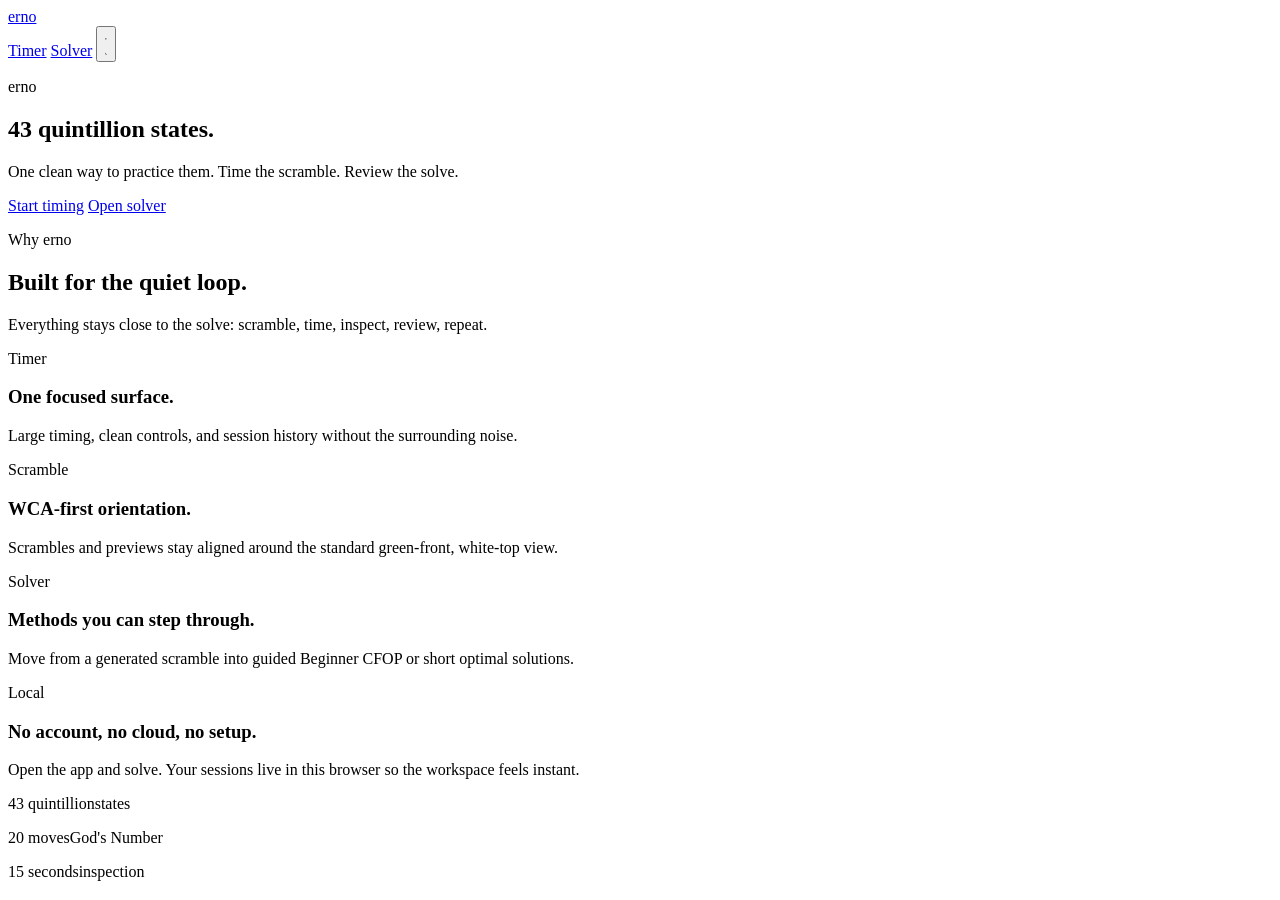
==== index.html @ c13c1860 "Add landing page" ====
<!doctype html>
<html lang="en">
  <head>
    <meta charset="UTF-8" />
    <meta name="viewport" content="width=device-width, initial-scale=1.0" />
    <title>erno</title>
    <link rel="icon" href="data:," />
    <link rel="stylesheet" href="./styles.css" />
  </head>
  <body class="landing-page">
    <header class="landing-nav" aria-label="Site navigation">
      <a class="landing-brand" href="./index.html">erno</a>
      <nav class="landing-nav-links" aria-label="App links">
        <a href="./app.html?view=timer">Timer</a>
        <a href="./app.html?view=solver">Solver</a>
        <button class="landing-theme-button" id="landingThemeButton" type="button" aria-label="Switch to dark mode" title="Switch to dark mode">
          <svg class="sun-icon" viewBox="0 0 24 24" aria-hidden="true">
            <circle cx="12" cy="12" r="4" />
            <path d="M12 2v2M12 20v2M4.93 4.93l1.41 1.41M17.66 17.66l1.41 1.41M2 12h2M20 12h2M4.93 19.07l1.41-1.41M17.66 6.34l1.41-1.41" />
          </svg>
          <svg class="moon-icon" viewBox="0 0 24 24" aria-hidden="true">
            <path d="M20.25 14.15A8.5 8.5 0 0 1 9.85 3.75a7 7 0 1 0 10.4 10.4Z" />
          </svg>
        </button>
      </nav>
    </header>

    <main>
      <section class="landing" id="landing" aria-labelledby="landingTitle">
        <div class="landing-inner">
          <p class="landing-kicker">erno</p>
          <h1 class="landing-number" id="landingTitle">
            <span class="fill-line" style="--line-fill: var(--line-fill-1);">43 quintillion states.</span>
          </h1>
          <p class="landing-copy">
            <span class="fill-line" style="--line-fill: var(--line-fill-2);">One clean way to practice them.</span>
            <span class="fill-line" style="--line-fill: var(--line-fill-3);">Time the scramble.</span>
            <span class="fill-line" style="--line-fill: var(--line-fill-4);">Review the solve.</span>
          </p>
          <div class="landing-actions">
            <a class="landing-action primary" href="./app.html?view=timer">Start timing</a>
            <a class="landing-action" href="./app.html?view=solver">Open solver</a>
          </div>
        </div>
      </section>

      <section class="landing-summary" aria-label="erno summary">
        <div class="landing-section-heading">
          <p class="eyebrow">Why erno</p>
          <h2>Built for the quiet loop.</h2>
          <p>Everything stays close to the solve: scramble, time, inspect, review, repeat.</p>
        </div>

        <div class="landing-panel-grid" aria-label="erno features">
          <article class="landing-panel panel-large">
            <p class="landing-panel-kicker">Timer</p>
            <h3>One focused surface.</h3>
            <p>Large timing, clean controls, and session history without the surrounding noise.</p>
          </article>
          <article class="landing-panel">
            <p class="landing-panel-kicker">Scramble</p>
            <h3>WCA-first orientation.</h3>
            <p>Scrambles and previews stay aligned around the standard green-front, white-top view.</p>
          </article>
          <article class="landing-panel">
            <p class="landing-panel-kicker">Solver</p>
            <h3>Methods you can step through.</h3>
            <p>Move from a generated scramble into guided Beginner CFOP or short optimal solutions.</p>
          </article>
          <article class="landing-panel panel-wide">
            <p class="landing-panel-kicker">Local</p>
            <h3>No account, no cloud, no setup.</h3>
            <p>Open the app and solve. Your sessions live in this browser so the workspace feels instant.</p>
          </article>
        </div>

        <div class="landing-metrics" aria-label="erno numbers">
          <p><span>43 quintillion</span>states</p>
          <p><span>20 moves</span>God's Number</p>
          <p><span>15 seconds</span>inspection</p>
        </div>
      </section>
    </main>

    <script src="./landing.js" type="module"></script>
  </body>
</html>
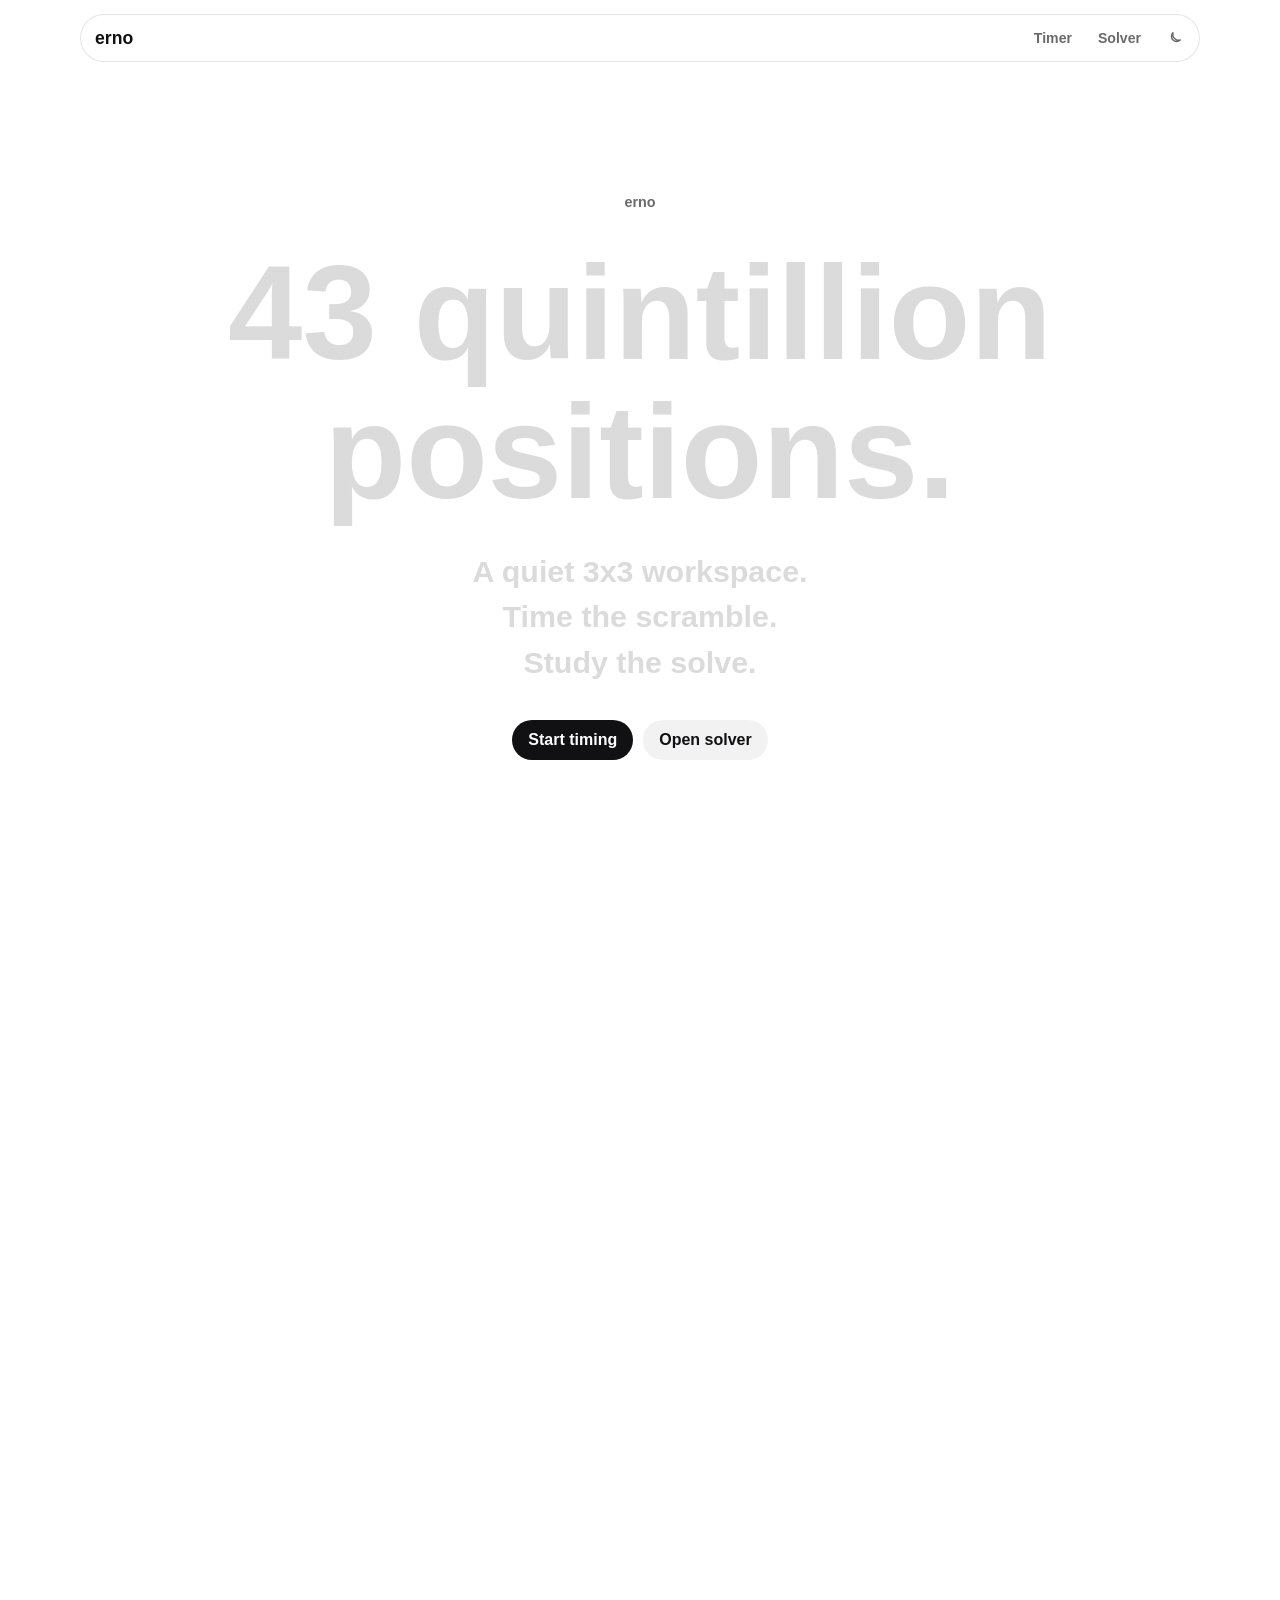
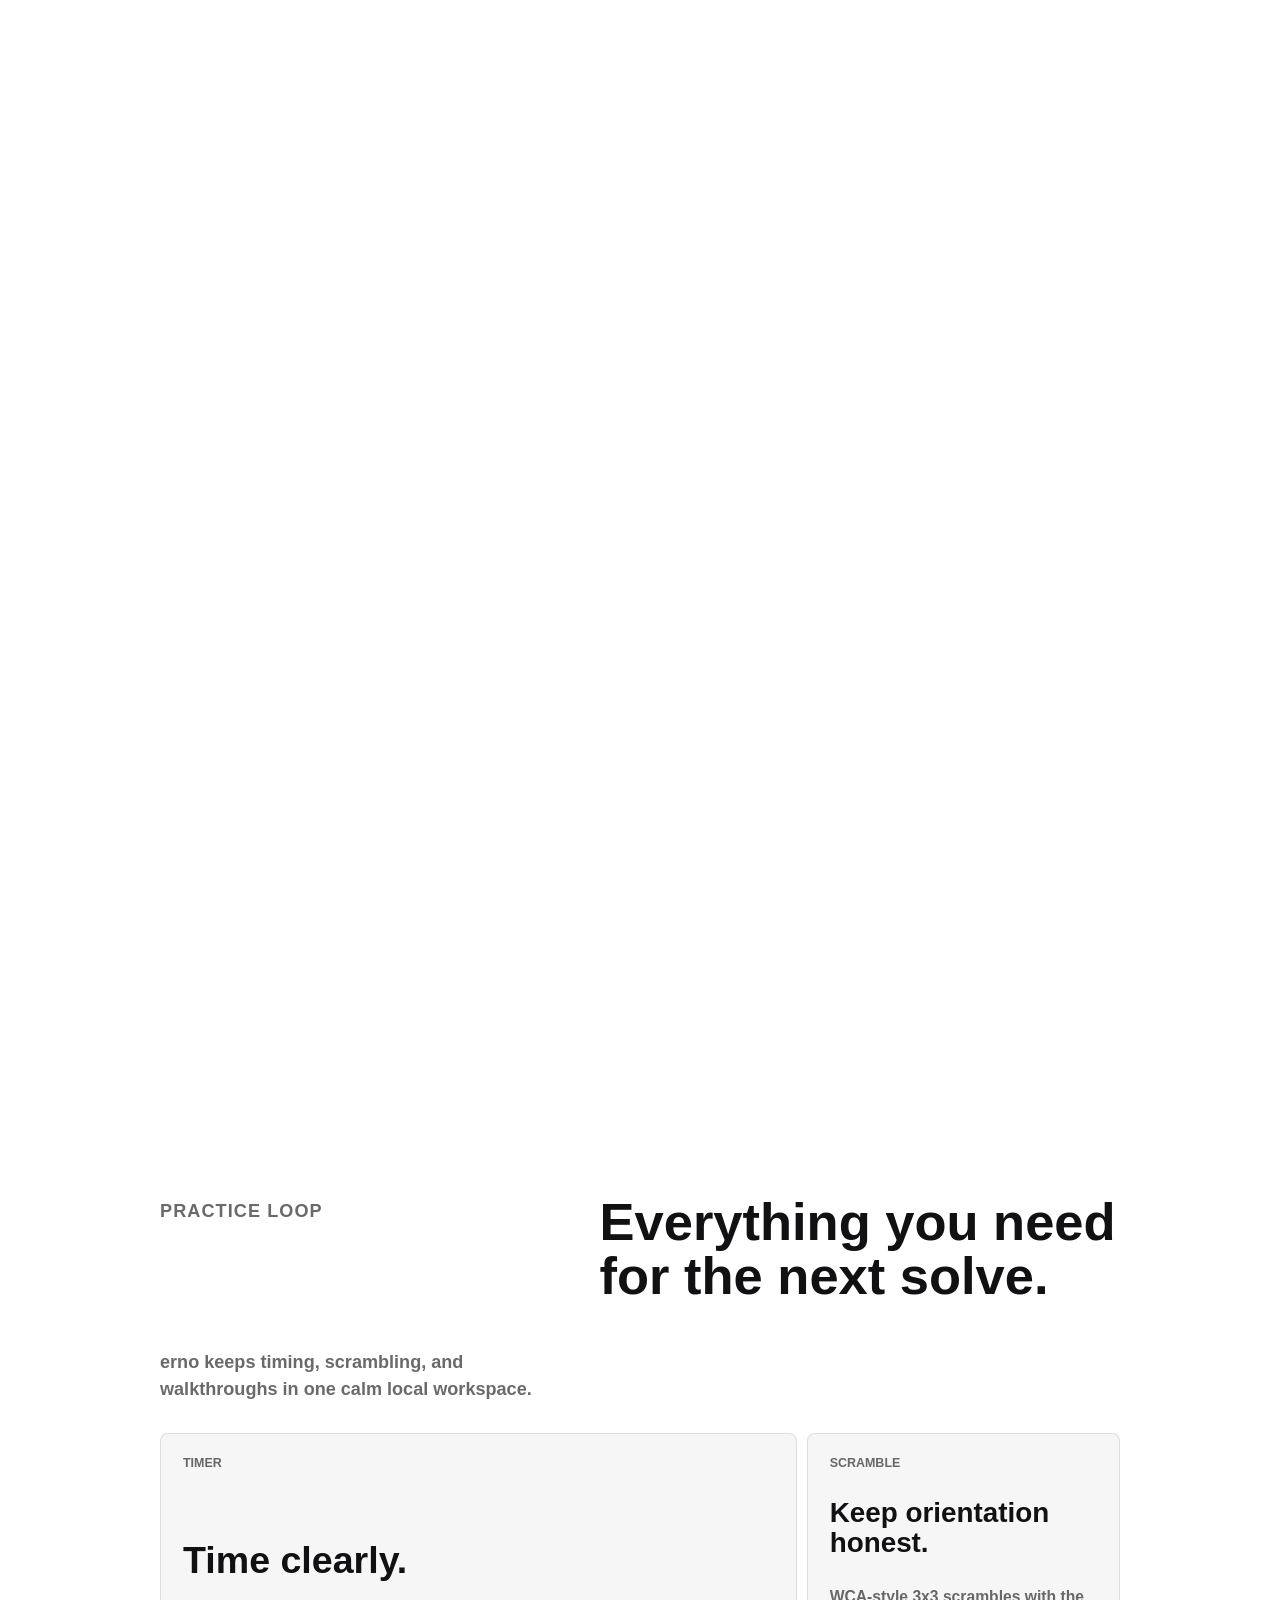
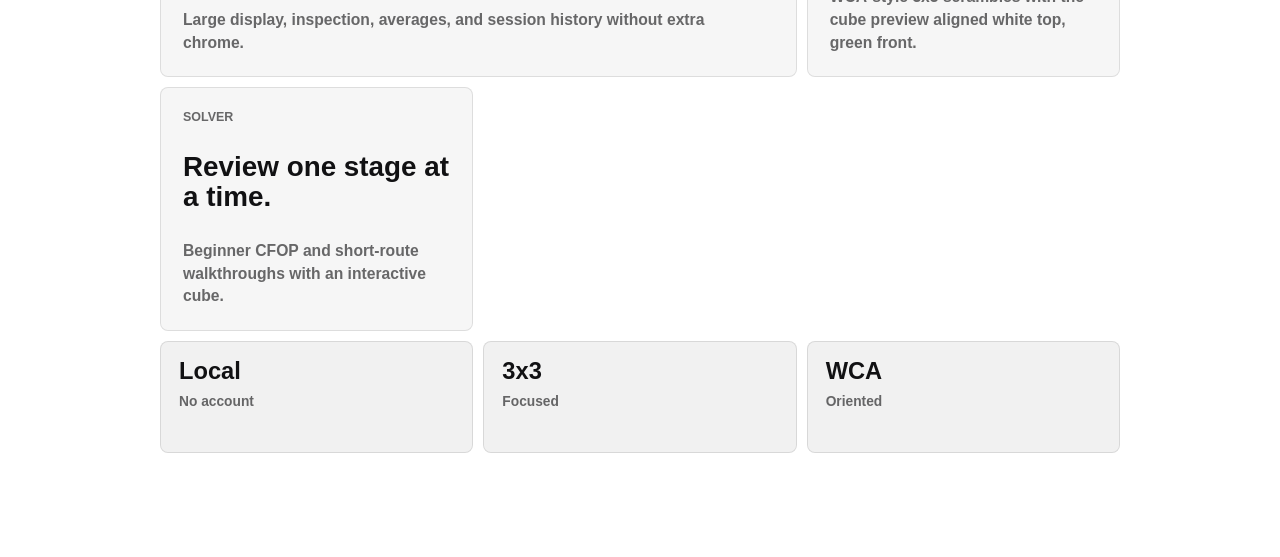
==== commit c9e21445: "Clean up landing page copy" ====
--- a/index.html
+++ b/index.html
@@ -6,6 +6,7 @@
     <title>erno</title>
     <link rel="icon" href="data:," />
     <link rel="stylesheet" href="./styles.css" />
+    <link rel="stylesheet" href="./landing.css?v=2026-07-08-clean" />
   </head>
   <body class="landing-page">
     <header class="landing-nav" aria-label="Site navigation">
@@ -30,12 +31,12 @@
         <div class="landing-inner">
           <p class="landing-kicker">erno</p>
           <h1 class="landing-number" id="landingTitle">
-            <span class="fill-line" style="--line-fill: var(--line-fill-1);">43 quintillion states.</span>
+            <span class="fill-line" style="--line-fill: var(--line-fill-1);">43 quintillion positions.</span>
           </h1>
           <p class="landing-copy">
-            <span class="fill-line" style="--line-fill: var(--line-fill-2);">One clean way to practice them.</span>
+            <span class="fill-line" style="--line-fill: var(--line-fill-2);">A quiet 3x3 workspace.</span>
             <span class="fill-line" style="--line-fill: var(--line-fill-3);">Time the scramble.</span>
-            <span class="fill-line" style="--line-fill: var(--line-fill-4);">Review the solve.</span>
+            <span class="fill-line" style="--line-fill: var(--line-fill-4);">Study the solve.</span>
           </p>
           <div class="landing-actions">
             <a class="landing-action primary" href="./app.html?view=timer">Start timing</a>
@@ -46,38 +47,33 @@
 
       <section class="landing-summary" aria-label="erno summary">
         <div class="landing-section-heading">
-          <p class="eyebrow">Why erno</p>
-          <h2>Built for the quiet loop.</h2>
-          <p>Everything stays close to the solve: scramble, time, inspect, review, repeat.</p>
+          <p class="eyebrow">Practice loop</p>
+          <h2>Everything you need for the next solve.</h2>
+          <p>erno keeps timing, scrambling, and walkthroughs in one calm local workspace.</p>
         </div>
 
         <div class="landing-panel-grid" aria-label="erno features">
           <article class="landing-panel panel-large">
             <p class="landing-panel-kicker">Timer</p>
-            <h3>One focused surface.</h3>
-            <p>Large timing, clean controls, and session history without the surrounding noise.</p>
+            <h3>Time clearly.</h3>
+            <p>Large display, inspection, averages, and session history without extra chrome.</p>
           </article>
           <article class="landing-panel">
             <p class="landing-panel-kicker">Scramble</p>
-            <h3>WCA-first orientation.</h3>
-            <p>Scrambles and previews stay aligned around the standard green-front, white-top view.</p>
+            <h3>Keep orientation honest.</h3>
+            <p>WCA-style 3x3 scrambles with the cube preview aligned white top, green front.</p>
           </article>
           <article class="landing-panel">
             <p class="landing-panel-kicker">Solver</p>
-            <h3>Methods you can step through.</h3>
-            <p>Move from a generated scramble into guided Beginner CFOP or short optimal solutions.</p>
-          </article>
-          <article class="landing-panel panel-wide">
-            <p class="landing-panel-kicker">Local</p>
-            <h3>No account, no cloud, no setup.</h3>
-            <p>Open the app and solve. Your sessions live in this browser so the workspace feels instant.</p>
+            <h3>Review one stage at a time.</h3>
+            <p>Beginner CFOP and short-route walkthroughs with an interactive cube.</p>
           </article>
         </div>
 
         <div class="landing-metrics" aria-label="erno numbers">
-          <p><span>43 quintillion</span>states</p>
-          <p><span>20 moves</span>God's Number</p>
-          <p><span>15 seconds</span>inspection</p>
+          <p><span>Local</span>No account</p>
+          <p><span>3x3</span>Focused</p>
+          <p><span>WCA</span>Oriented</p>
         </div>
       </section>
     </main>
--- a/styles.css
+++ b/styles.css
@@ -0,0 +1,3 @@
+@import url("./chunks/styles.00.css");
+@import url("./chunks/styles.01.css");
+@import url("./chunks/styles.02.css");
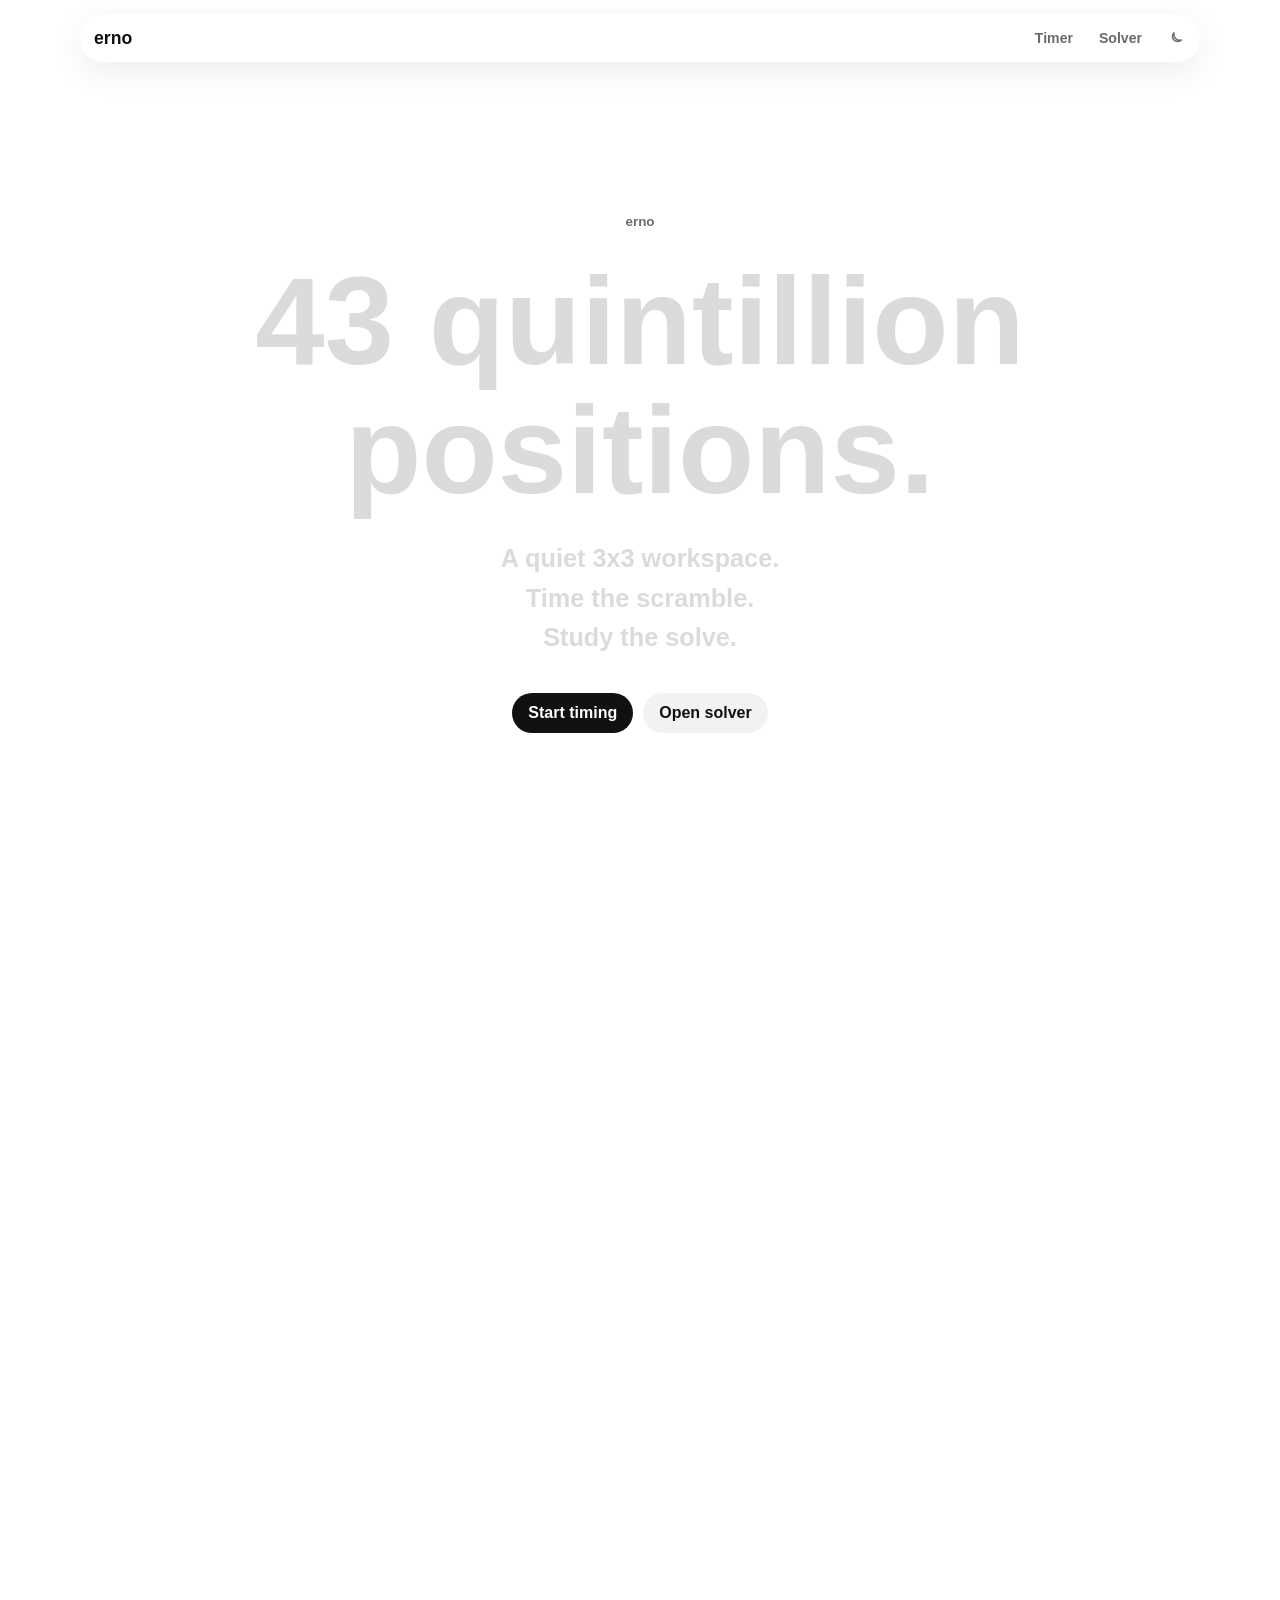
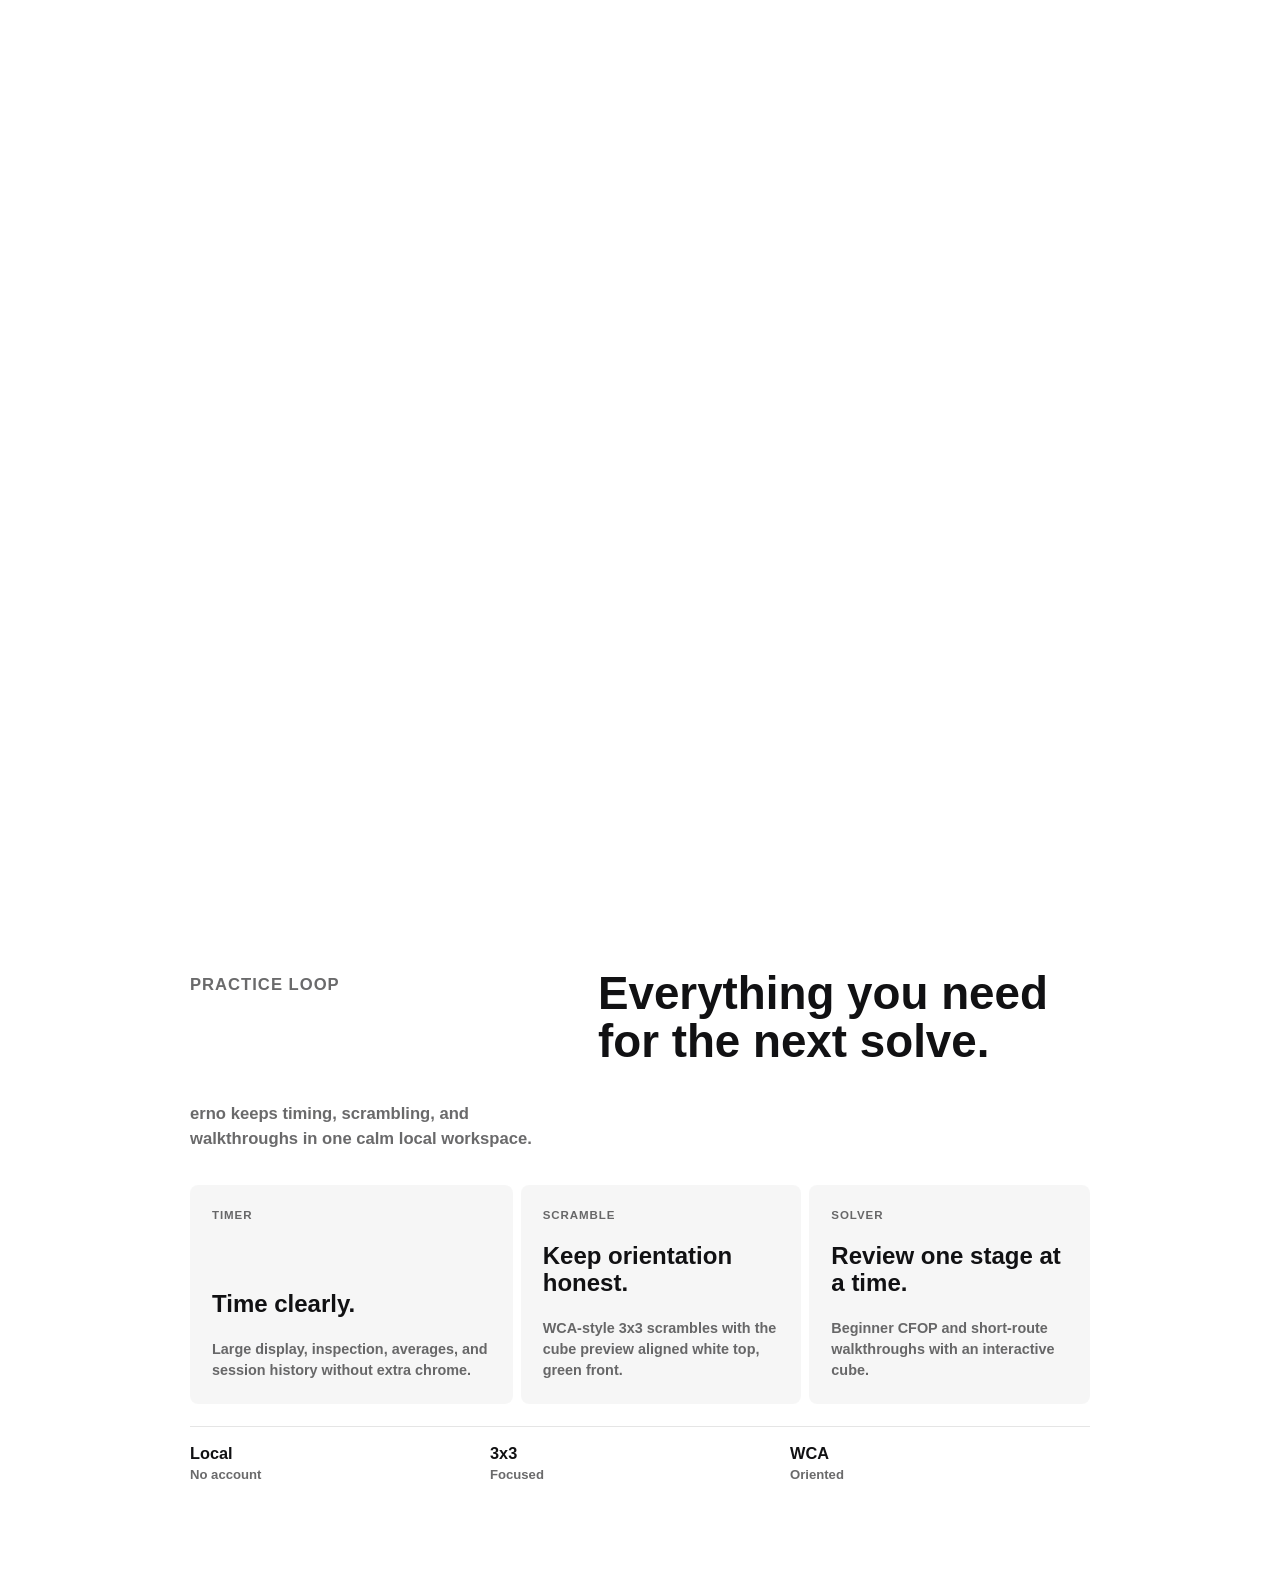
==== commit 90e16d1c: "Refresh landing stylesheet version" ====
--- a/index.html
+++ b/index.html
@@ -6,7 +6,7 @@
     <title>erno</title>
     <link rel="icon" href="data:," />
     <link rel="stylesheet" href="./styles.css" />
-    <link rel="stylesheet" href="./landing.css?v=2026-07-08-clean" />
+    <link rel="stylesheet" href="./landing.css?v=2026-07-08-clean-2" />
   </head>
   <body class="landing-page">
     <header class="landing-nav" aria-label="Site navigation">
--- a/landing.css
+++ b/landing.css
@@ -0,0 +1,419 @@
+.landing-nav {
+  border: 0;
+  box-shadow: 0 10px 34px rgba(0, 0, 0, 0.07);
+}
+
+:root[data-theme="dark"] .landing-nav {
+  box-shadow: 0 10px 34px rgba(0, 0, 0, 0.28);
+}
+
+.landing {
+  min-height: 260svh;
+}
+
+.landing-inner {
+  width: min(900px, calc(100% - 48px));
+  padding-bottom: 56px;
+}
+
+.landing-kicker {
+  margin-bottom: 20px;
+  font-size: 0.84rem;
+}
+
+.landing-number {
+  max-width: 900px;
+  font-size: 7.8rem;
+  line-height: 1.03;
+}
+
+.landing-copy {
+  max-width: 760px;
+  margin-top: 28px;
+  font-size: 1.58rem;
+  line-height: 1.32;
+}
+
+.landing-summary {
+  padding: 24svh 0 100px;
+}
+
+.landing-section-heading {
+  width: min(900px, calc(100% - 48px));
+  grid-template-columns: minmax(220px, 0.76fr) minmax(0, 1fr);
+  gap: 34px;
+  padding-bottom: 34px;
+}
+
+.landing-section-heading h2 {
+  font-size: 2.86rem;
+  line-height: 1.04;
+}
+
+.landing-section-heading > p {
+  max-width: 460px;
+  font-size: 1.04rem;
+  line-height: 1.48;
+}
+
+.landing-panel-grid {
+  width: min(900px, calc(100% - 48px));
+  grid-template-columns: 1.15fr 1fr 1fr;
+  gap: 8px;
+}
+
+.landing-panel,
+.landing-panel.panel-large,
+.landing-panel.panel-wide {
+  grid-column: auto;
+  min-height: 190px;
+}
+
+.landing-panel {
+  gap: 22px;
+  padding: 24px 22px;
+  border: 0;
+  background: var(--landing-panel);
+}
+
+.landing-panel-kicker {
+  font-size: 0.72rem;
+  letter-spacing: 0.08em;
+}
+
+.landing-panel h3,
+.landing-panel.panel-large h3 {
+  max-width: 340px;
+  font-size: 1.5rem;
+  line-height: 1.1;
+}
+
+.landing-panel p:last-child {
+  max-width: 340px;
+  font-size: 0.9rem;
+}
+
+.landing-metrics {
+  width: min(900px, calc(100% - 48px));
+  gap: 0;
+  margin-top: 22px;
+  padding-top: 18px;
+  border-top: 1px solid var(--landing-line);
+}
+
+.landing-metrics p {
+  min-height: 0;
+  padding: 0;
+  border: 0;
+  background: transparent;
+  font-size: 0.82rem;
+}
+
+.landing-metrics span {
+  margin-bottom: 5px;
+  font-family: inherit;
+  font-size: 1.02rem;
+}
+
+@media (max-width: 920px) {
+  .landing-inner,
+  .landing-section-heading,
+  .landing-panel-grid,
+  .landing-metrics {
+    width: min(100% - 32px, 900px);
+  }
+
+  .landing-number {
+    max-width: 740px;
+    font-size: 5.05rem;
+  }
+
+  .landing-copy {
+    max-width: 620px;
+    font-size: 1.24rem;
+  }
+
+  .landing-section-heading h2 {
+    font-size: 2.32rem;
+  }
+
+  .landing-panel-grid {
+    grid-template-columns: repeat(3, minmax(0, 1fr));
+  }
+
+  .landing-panel,
+  .landing-panel.panel-large,
+  .landing-panel.panel-wide {
+    grid-column: auto;
+  }
+}
+
+@media (max-width: 760px) {
+  .landing-section-heading,
+  .landing-panel-grid,
+  .landing-metrics {
+    grid-template-columns: 1fr;
+  }
+
+  .landing-panel,
+  .landing-panel.panel-large,
+  .landing-panel.panel-wide {
+    min-height: 0;
+  }
+}
+
+@media (max-width: 640px) {
+  .landing {
+    min-height: 250svh;
+  }
+
+  .landing-inner {
+    width: min(100% - 24px, 900px);
+    padding-top: 78px;
+  }
+
+  .landing-number {
+    max-width: 350px;
+    font-size: 3.34rem;
+  }
+
+  .landing-copy {
+    max-width: 330px;
+    margin-top: 22px;
+    font-size: 1rem;
+  }
+
+  .landing-summary {
+    padding-top: 34svh;
+  }
+
+  .landing-section-heading,
+  .landing-panel-grid,
+  .landing-metrics {
+    width: min(100% - 24px, 900px);
+  }
+
+  .landing-section-heading {
+    gap: 12px;
+    padding-bottom: 24px;
+  }
+
+  .landing-section-heading h2 {
+    font-size: 1.94rem;
+  }
+
+  .landing-panel h3,
+  .landing-panel.panel-large h3 {
+    font-size: 1.34rem;
+  }
+}
+
+body.landing-page .landing-nav {
+  border: 0;
+  box-shadow: 0 10px 34px rgba(0, 0, 0, 0.07);
+}
+
+:root[data-theme="dark"] body.landing-page .landing-nav {
+  box-shadow: 0 10px 34px rgba(0, 0, 0, 0.28);
+}
+
+body.landing-page .landing {
+  min-height: 260svh;
+}
+
+body.landing-page .landing-inner {
+  width: min(900px, calc(100% - 48px));
+  padding-bottom: 56px;
+}
+
+body.landing-page .landing-kicker {
+  margin-bottom: 20px;
+  font-size: 0.84rem;
+}
+
+body.landing-page .landing-number {
+  max-width: 900px;
+  font-size: 7.8rem;
+  line-height: 1.03;
+}
+
+body.landing-page .landing-copy {
+  max-width: 760px;
+  margin-top: 28px;
+  font-size: 1.58rem;
+  line-height: 1.32;
+}
+
+body.landing-page .landing-summary {
+  padding: 24svh 0 100px;
+}
+
+body.landing-page .landing-section-heading {
+  width: min(900px, calc(100% - 48px));
+  grid-template-columns: minmax(220px, 0.76fr) minmax(0, 1fr);
+  gap: 34px;
+  padding-bottom: 34px;
+}
+
+body.landing-page .landing-section-heading h2 {
+  font-size: 2.86rem;
+  line-height: 1.04;
+}
+
+body.landing-page .landing-section-heading > p {
+  max-width: 460px;
+  font-size: 1.04rem;
+  line-height: 1.48;
+}
+
+body.landing-page .landing-panel-grid {
+  width: min(900px, calc(100% - 48px));
+  grid-template-columns: 1.15fr 1fr 1fr;
+  gap: 8px;
+}
+
+body.landing-page .landing-panel,
+body.landing-page .landing-panel.panel-large,
+body.landing-page .landing-panel.panel-wide {
+  grid-column: auto;
+  min-height: 190px;
+}
+
+body.landing-page .landing-panel {
+  gap: 22px;
+  padding: 24px 22px;
+  border: 0;
+  background: var(--landing-panel);
+}
+
+body.landing-page .landing-panel-kicker {
+  font-size: 0.72rem;
+  letter-spacing: 0.08em;
+}
+
+body.landing-page .landing-panel h3,
+body.landing-page .landing-panel.panel-large h3 {
+  max-width: 340px;
+  font-size: 1.5rem;
+  line-height: 1.1;
+}
+
+body.landing-page .landing-panel p:last-child {
+  max-width: 340px;
+  font-size: 0.9rem;
+}
+
+body.landing-page .landing-metrics {
+  width: min(900px, calc(100% - 48px));
+  gap: 0;
+  margin-top: 22px;
+  padding-top: 18px;
+  border-top: 1px solid var(--landing-line);
+}
+
+body.landing-page .landing-metrics p {
+  min-height: 0;
+  padding: 0;
+  border: 0;
+  background: transparent;
+  font-size: 0.82rem;
+}
+
+body.landing-page .landing-metrics span {
+  margin-bottom: 5px;
+  font-family: inherit;
+  font-size: 1.02rem;
+}
+
+@media (max-width: 920px) {
+  body.landing-page .landing-inner,
+  body.landing-page .landing-section-heading,
+  body.landing-page .landing-panel-grid,
+  body.landing-page .landing-metrics {
+    width: min(100% - 32px, 900px);
+  }
+
+  body.landing-page .landing-number {
+    max-width: 740px;
+    font-size: 5.05rem;
+  }
+
+  body.landing-page .landing-copy {
+    max-width: 620px;
+    font-size: 1.24rem;
+  }
+
+  body.landing-page .landing-section-heading h2 {
+    font-size: 2.32rem;
+  }
+
+  body.landing-page .landing-panel-grid {
+    grid-template-columns: repeat(3, minmax(0, 1fr));
+  }
+
+  body.landing-page .landing-panel,
+  body.landing-page .landing-panel.panel-large,
+  body.landing-page .landing-panel.panel-wide {
+    grid-column: auto;
+  }
+}
+
+@media (max-width: 760px) {
+  body.landing-page .landing-section-heading,
+  body.landing-page .landing-panel-grid,
+  body.landing-page .landing-metrics {
+    grid-template-columns: 1fr;
+  }
+
+  body.landing-page .landing-panel,
+  body.landing-page .landing-panel.panel-large,
+  body.landing-page .landing-panel.panel-wide {
+    min-height: 0;
+  }
+}
+
+@media (max-width: 640px) {
+  body.landing-page .landing {
+    min-height: 250svh;
+  }
+
+  body.landing-page .landing-inner {
+    width: min(100% - 24px, 900px);
+    padding-top: 78px;
+  }
+
+  body.landing-page .landing-number {
+    max-width: 350px;
+    font-size: 3.34rem;
+  }
+
+  body.landing-page .landing-copy {
+    max-width: 330px;
+    margin-top: 22px;
+    font-size: 1rem;
+  }
+
+  body.landing-page .landing-summary {
+    padding-top: 34svh;
+  }
+
+  body.landing-page .landing-section-heading,
+  body.landing-page .landing-panel-grid,
+  body.landing-page .landing-metrics {
+    width: min(100% - 24px, 900px);
+  }
+
+  body.landing-page .landing-section-heading {
+    gap: 12px;
+    padding-bottom: 24px;
+  }
+
+  body.landing-page .landing-section-heading h2 {
+    font-size: 1.94rem;
+  }
+
+  body.landing-page .landing-panel h3,
+  body.landing-page .landing-panel.panel-large h3 {
+    font-size: 1.34rem;
+  }
+}
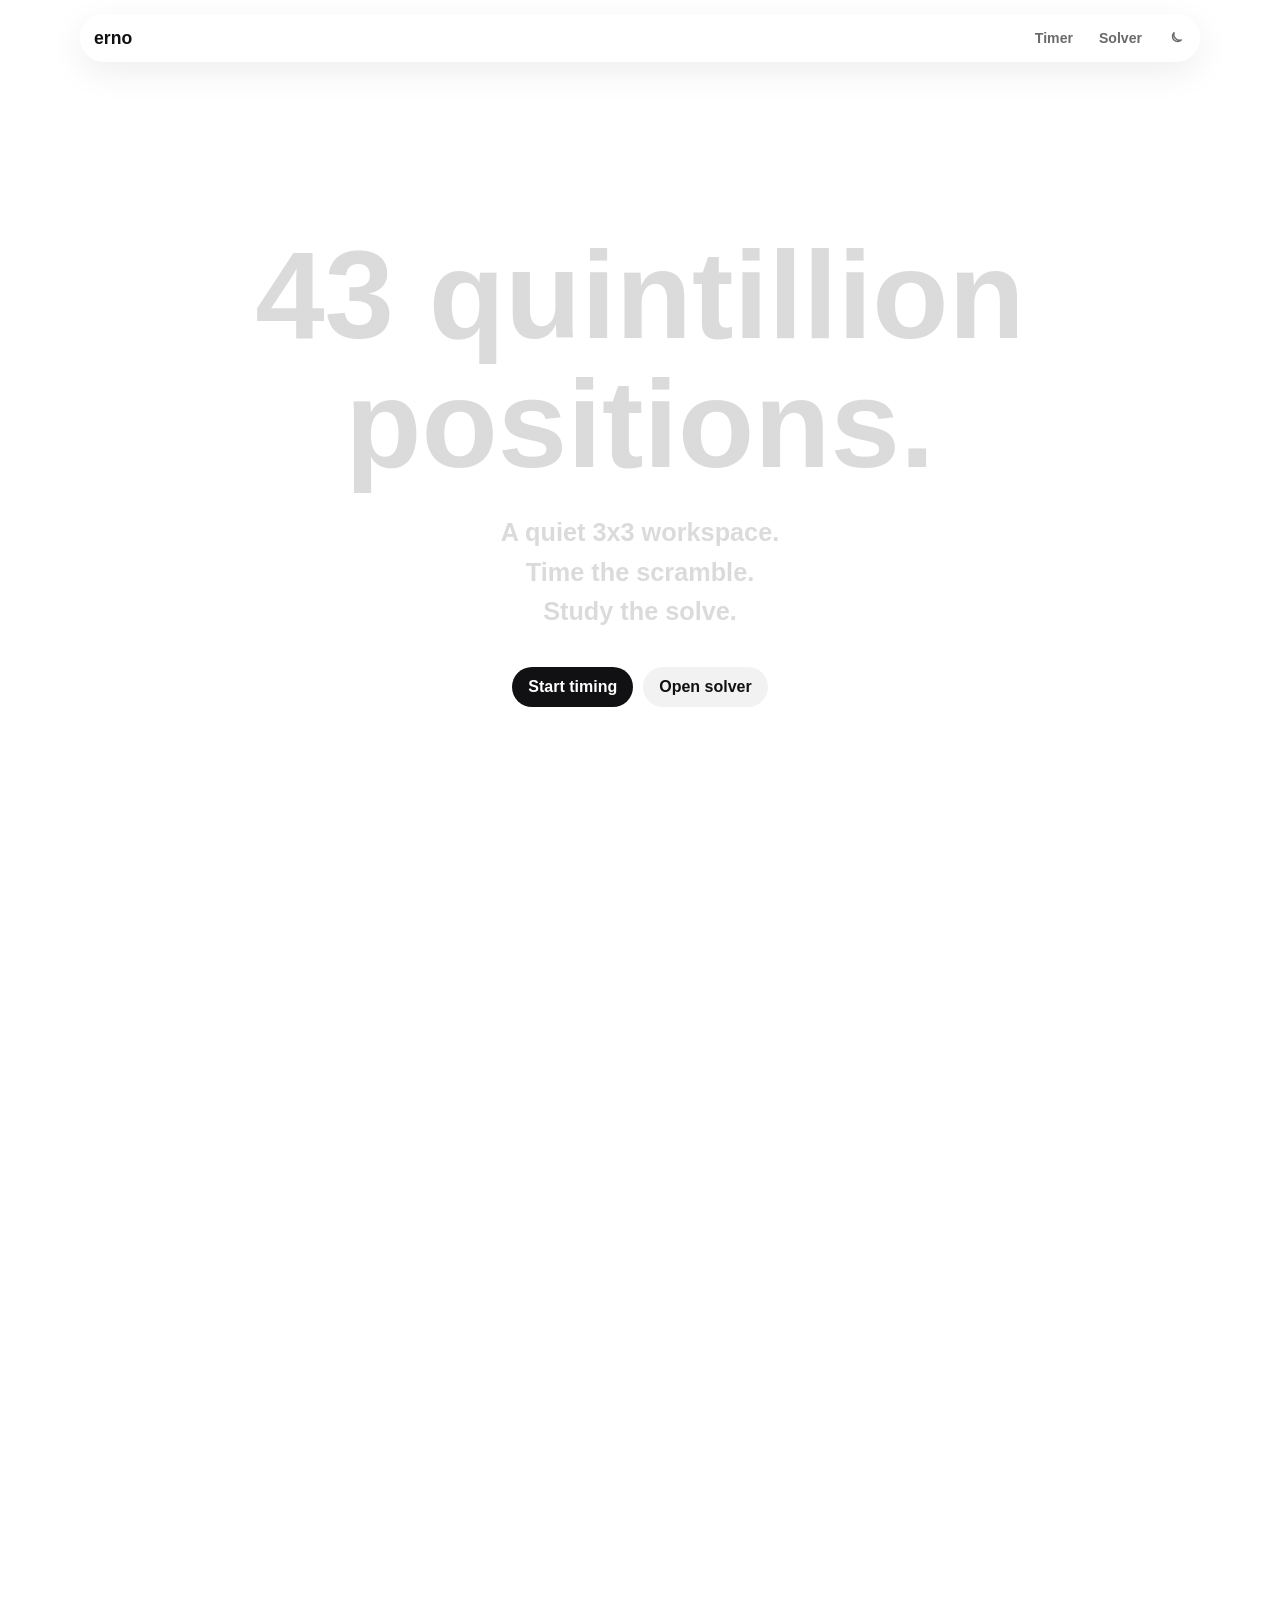
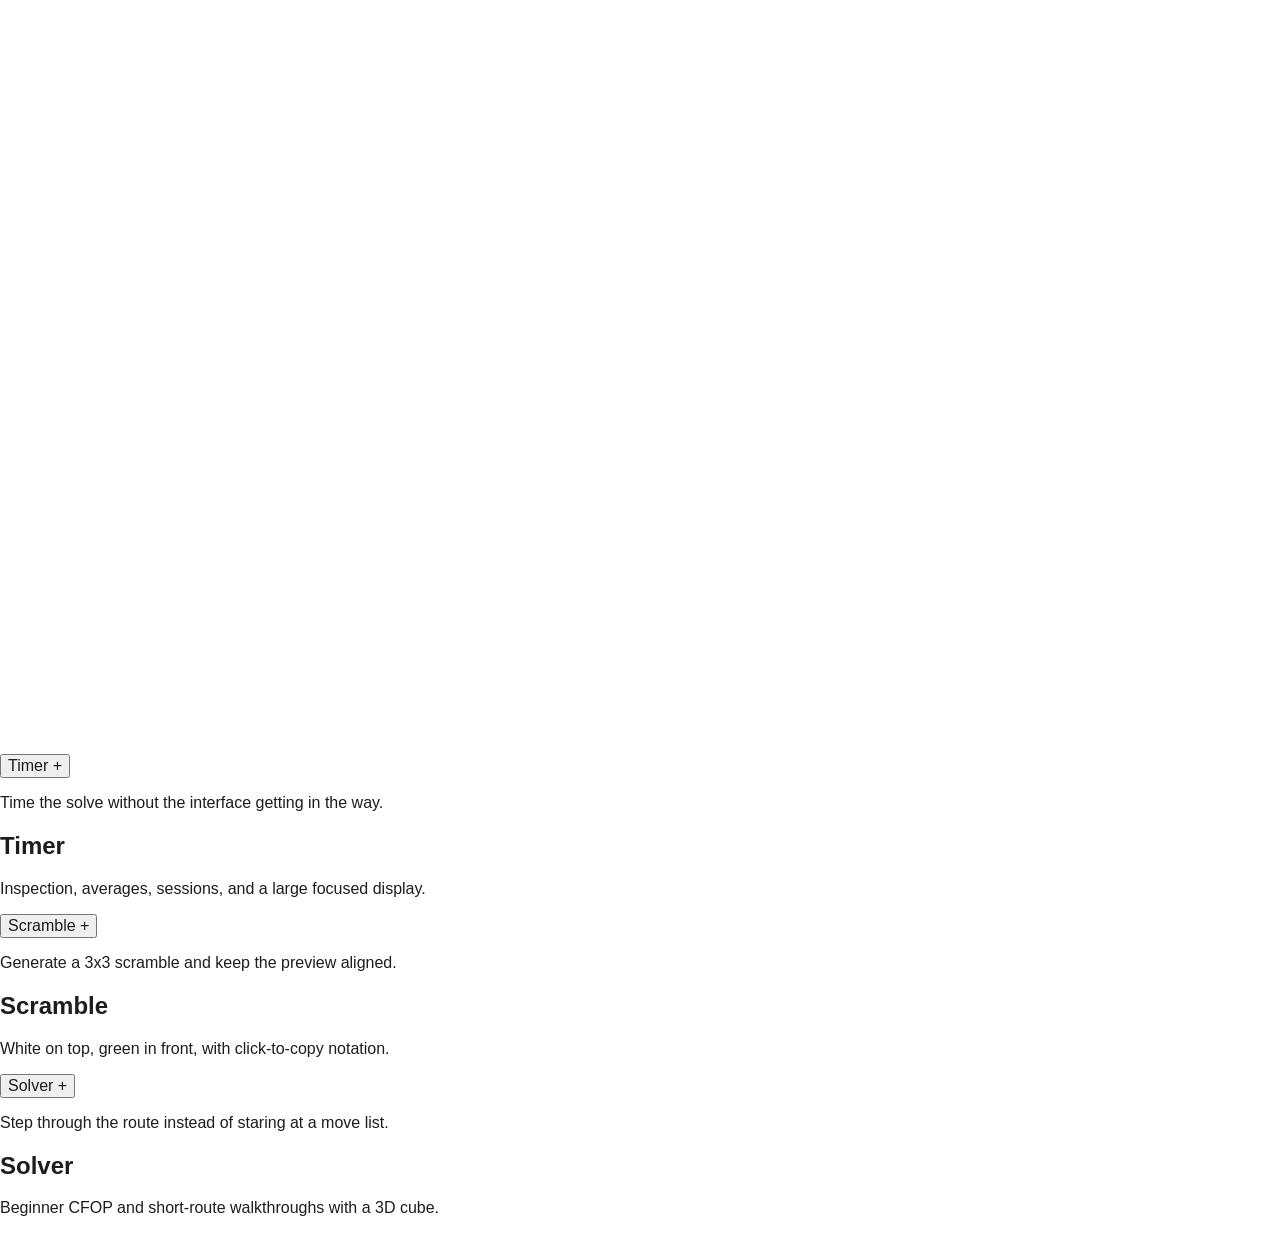
==== commit 8ef8f0ca: "Add landing accordion" ====
--- a/index.html
+++ b/index.html
@@ -6,7 +6,7 @@
     <title>erno</title>
     <link rel="icon" href="data:," />
     <link rel="stylesheet" href="./styles.css" />
-    <link rel="stylesheet" href="./landing.css?v=2026-07-08-clean-2" />
+    <link rel="stylesheet" href="./landing.css?v=2026-07-08-accordion" />
   </head>
   <body class="landing-page">
     <header class="landing-nav" aria-label="Site navigation">
@@ -29,7 +29,6 @@
     <main>
       <section class="landing" id="landing" aria-labelledby="landingTitle">
         <div class="landing-inner">
-          <p class="landing-kicker">erno</p>
           <h1 class="landing-number" id="landingTitle">
             <span class="fill-line" style="--line-fill: var(--line-fill-1);">43 quintillion positions.</span>
           </h1>
@@ -45,35 +44,49 @@
         </div>
       </section>
 
-      <section class="landing-summary" aria-label="erno summary">
-        <div class="landing-section-heading">
-          <p class="eyebrow">Practice loop</p>
-          <h2>Everything you need for the next solve.</h2>
-          <p>erno keeps timing, scrambling, and walkthroughs in one calm local workspace.</p>
-        </div>
+      <section class="landing-accordion-section" aria-label="erno overview">
+        <div class="landing-accordion" data-landing-accordion>
+          <article class="landing-accordion-card is-active" data-accordion-card>
+            <button class="landing-accordion-toggle" type="button" aria-expanded="true">
+              <span class="landing-accordion-label">Timer</span>
+              <span class="landing-accordion-plus" aria-hidden="true">+</span>
+            </button>
+            <div class="landing-accordion-content">
+              <p class="landing-accordion-statement">Time the solve without the interface getting in the way.</p>
+              <div>
+                <h2>Timer</h2>
+                <p>Inspection, averages, sessions, and a large focused display.</p>
+              </div>
+            </div>
+          </article>
 
-        <div class="landing-panel-grid" aria-label="erno features">
-          <article class="landing-panel panel-large">
-            <p class="landing-panel-kicker">Timer</p>
-            <h3>Time clearly.</h3>
-            <p>Large display, inspection, averages, and session history without extra chrome.</p>
+          <article class="landing-accordion-card" data-accordion-card>
+            <button class="landing-accordion-toggle" type="button" aria-expanded="false">
+              <span class="landing-accordion-label">Scramble</span>
+              <span class="landing-accordion-plus" aria-hidden="true">+</span>
+            </button>
+            <div class="landing-accordion-content">
+              <p class="landing-accordion-statement">Generate a 3x3 scramble and keep the preview aligned.</p>
+              <div>
+                <h2>Scramble</h2>
+                <p>White on top, green in front, with click-to-copy notation.</p>
+              </div>
+            </div>
           </article>
-          <article class="landing-panel">
-            <p class="landing-panel-kicker">Scramble</p>
-            <h3>Keep orientation honest.</h3>
-            <p>WCA-style 3x3 scrambles with the cube preview aligned white top, green front.</p>
+
+          <article class="landing-accordion-card" data-accordion-card>
+            <button class="landing-accordion-toggle" type="button" aria-expanded="false">
+              <span class="landing-accordion-label">Solver</span>
+              <span class="landing-accordion-plus" aria-hidden="true">+</span>
+            </button>
+            <div class="landing-accordion-content">
+              <p class="landing-accordion-statement">Step through the route instead of staring at a move list.</p>
+              <div>
+                <h2>Solver</h2>
+                <p>Beginner CFOP and short-route walkthroughs with a 3D cube.</p>
+              </div>
+            </div>
           </article>
-          <article class="landing-panel">
-            <p class="landing-panel-kicker">Solver</p>
-            <h3>Review one stage at a time.</h3>
-            <p>Beginner CFOP and short-route walkthroughs with an interactive cube.</p>
-          </article>
-        </div>
-
-        <div class="landing-metrics" aria-label="erno numbers">
-          <p><span>Local</span>No account</p>
-          <p><span>3x3</span>Focused</p>
-          <p><span>WCA</span>Oriented</p>
         </div>
       </section>
     </main>
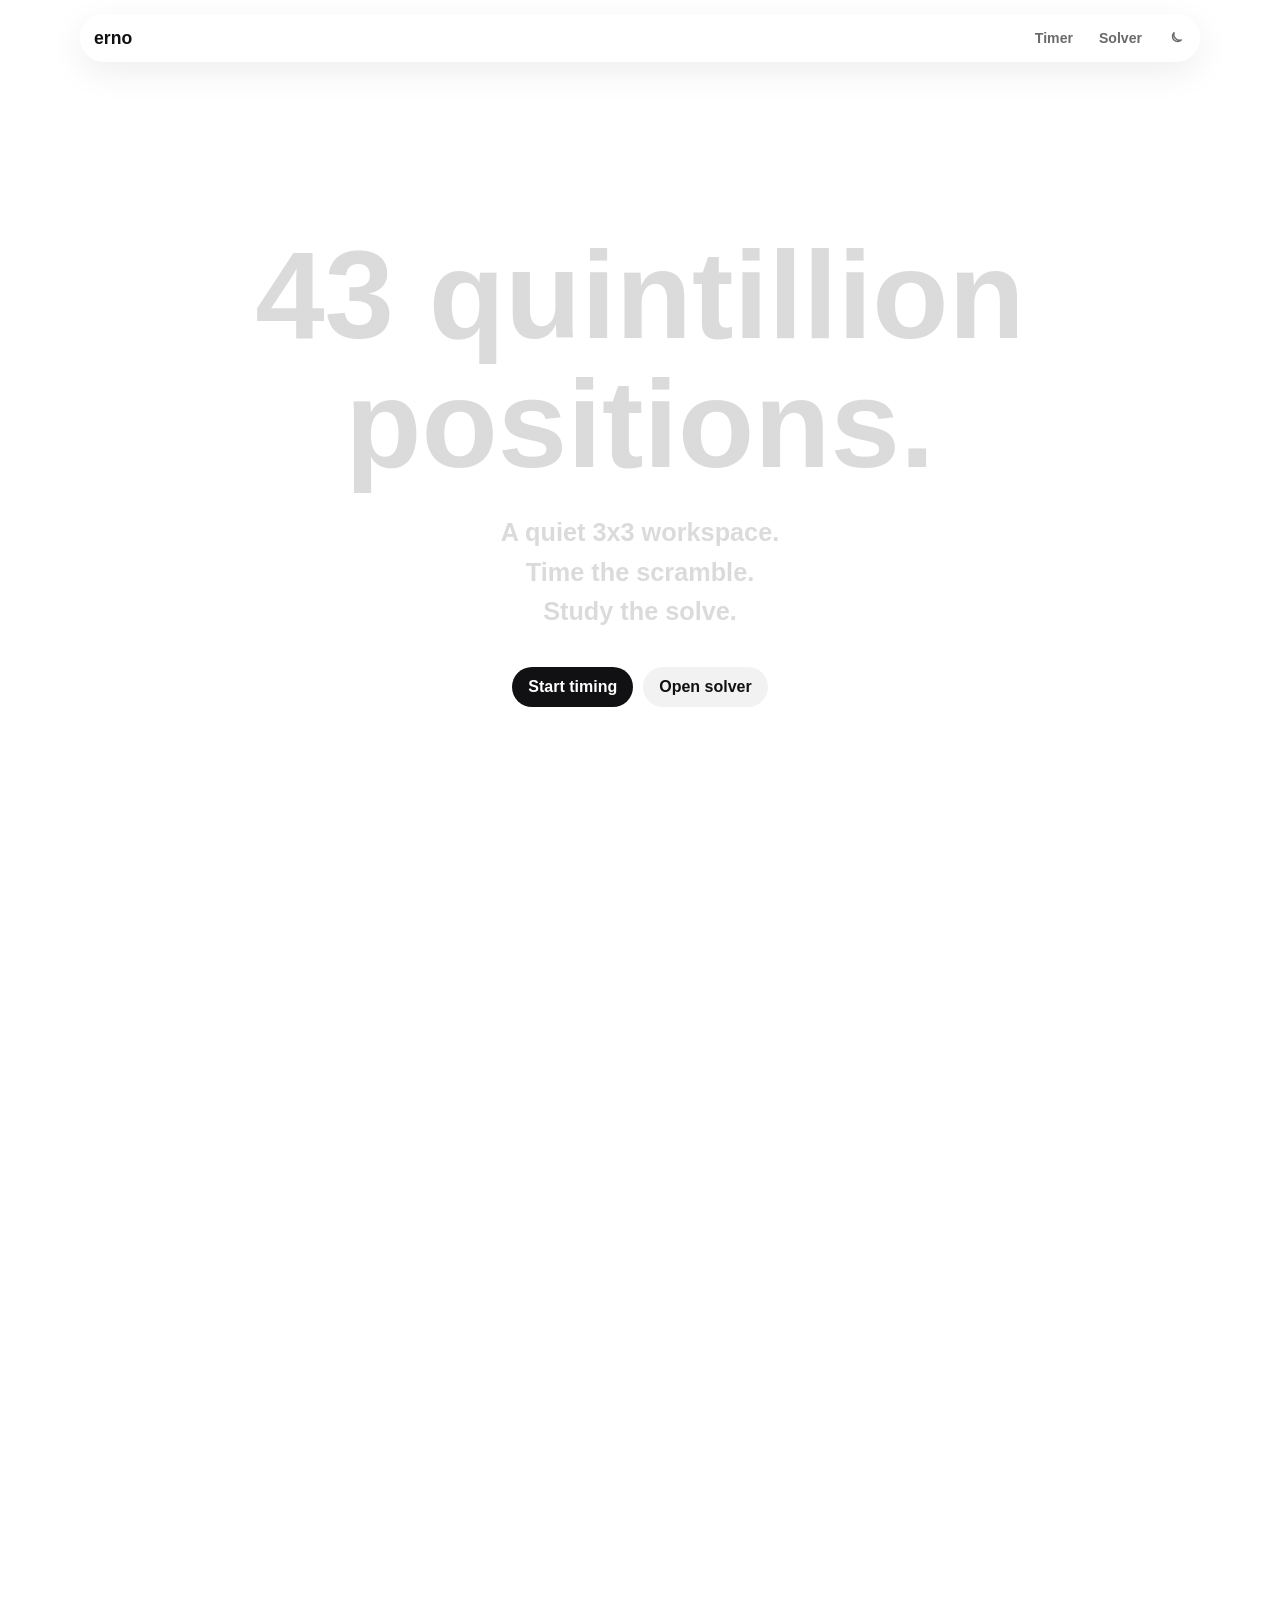
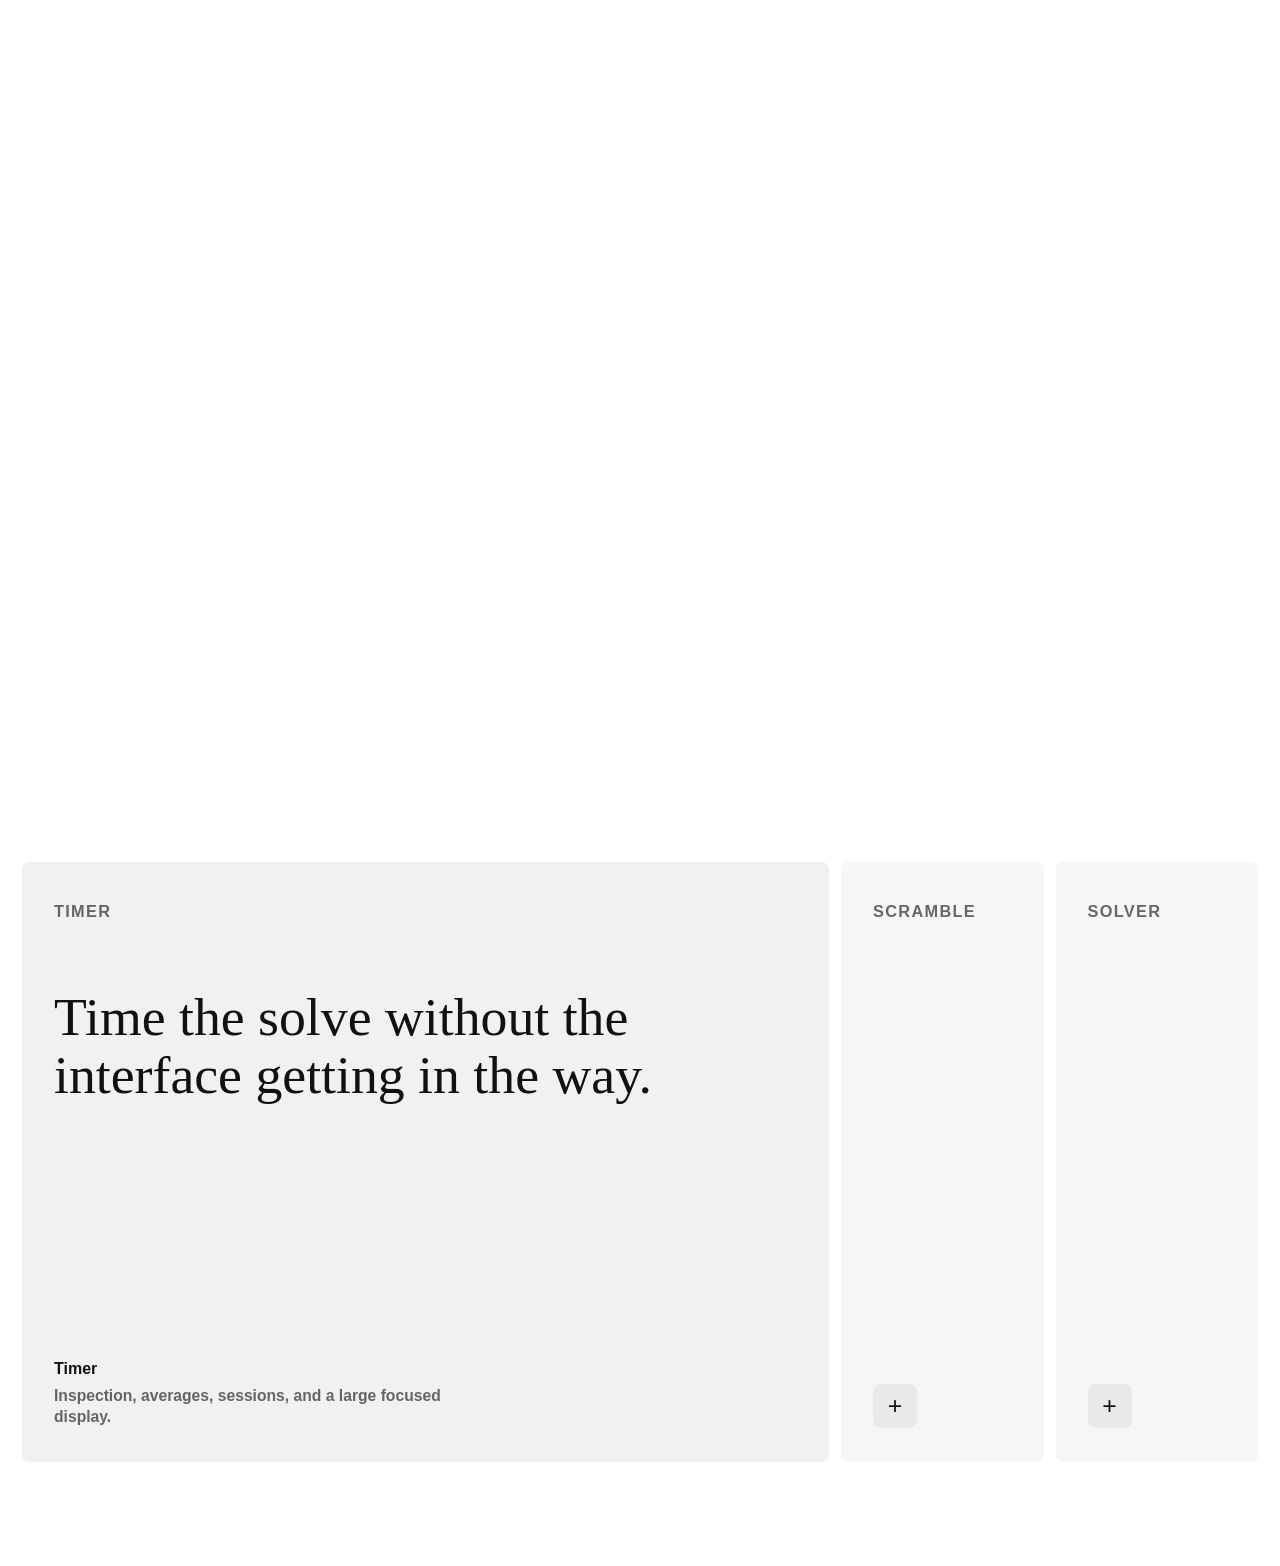
==== commit 85311e5b: "Refresh landing accordion script" ====
--- a/index.html
+++ b/index.html
@@ -91,6 +91,6 @@
       </section>
     </main>
 
-    <script src="./landing.js" type="module"></script>
+    <script src="./landing.js?v=2026-07-08-accordion" type="module"></script>
   </body>
 </html>
--- a/landing.css
+++ b/landing.css
@@ -1,213 +1,3 @@
-.landing-nav {
-  border: 0;
-  box-shadow: 0 10px 34px rgba(0, 0, 0, 0.07);
-}
-
-:root[data-theme="dark"] .landing-nav {
-  box-shadow: 0 10px 34px rgba(0, 0, 0, 0.28);
-}
-
-.landing {
-  min-height: 260svh;
-}
-
-.landing-inner {
-  width: min(900px, calc(100% - 48px));
-  padding-bottom: 56px;
-}
-
-.landing-kicker {
-  margin-bottom: 20px;
-  font-size: 0.84rem;
-}
-
-.landing-number {
-  max-width: 900px;
-  font-size: 7.8rem;
-  line-height: 1.03;
-}
-
-.landing-copy {
-  max-width: 760px;
-  margin-top: 28px;
-  font-size: 1.58rem;
-  line-height: 1.32;
-}
-
-.landing-summary {
-  padding: 24svh 0 100px;
-}
-
-.landing-section-heading {
-  width: min(900px, calc(100% - 48px));
-  grid-template-columns: minmax(220px, 0.76fr) minmax(0, 1fr);
-  gap: 34px;
-  padding-bottom: 34px;
-}
-
-.landing-section-heading h2 {
-  font-size: 2.86rem;
-  line-height: 1.04;
-}
-
-.landing-section-heading > p {
-  max-width: 460px;
-  font-size: 1.04rem;
-  line-height: 1.48;
-}
-
-.landing-panel-grid {
-  width: min(900px, calc(100% - 48px));
-  grid-template-columns: 1.15fr 1fr 1fr;
-  gap: 8px;
-}
-
-.landing-panel,
-.landing-panel.panel-large,
-.landing-panel.panel-wide {
-  grid-column: auto;
-  min-height: 190px;
-}
-
-.landing-panel {
-  gap: 22px;
-  padding: 24px 22px;
-  border: 0;
-  background: var(--landing-panel);
-}
-
-.landing-panel-kicker {
-  font-size: 0.72rem;
-  letter-spacing: 0.08em;
-}
-
-.landing-panel h3,
-.landing-panel.panel-large h3 {
-  max-width: 340px;
-  font-size: 1.5rem;
-  line-height: 1.1;
-}
-
-.landing-panel p:last-child {
-  max-width: 340px;
-  font-size: 0.9rem;
-}
-
-.landing-metrics {
-  width: min(900px, calc(100% - 48px));
-  gap: 0;
-  margin-top: 22px;
-  padding-top: 18px;
-  border-top: 1px solid var(--landing-line);
-}
-
-.landing-metrics p {
-  min-height: 0;
-  padding: 0;
-  border: 0;
-  background: transparent;
-  font-size: 0.82rem;
-}
-
-.landing-metrics span {
-  margin-bottom: 5px;
-  font-family: inherit;
-  font-size: 1.02rem;
-}
-
-@media (max-width: 920px) {
-  .landing-inner,
-  .landing-section-heading,
-  .landing-panel-grid,
-  .landing-metrics {
-    width: min(100% - 32px, 900px);
-  }
-
-  .landing-number {
-    max-width: 740px;
-    font-size: 5.05rem;
-  }
-
-  .landing-copy {
-    max-width: 620px;
-    font-size: 1.24rem;
-  }
-
-  .landing-section-heading h2 {
-    font-size: 2.32rem;
-  }
-
-  .landing-panel-grid {
-    grid-template-columns: repeat(3, minmax(0, 1fr));
-  }
-
-  .landing-panel,
-  .landing-panel.panel-large,
-  .landing-panel.panel-wide {
-    grid-column: auto;
-  }
-}
-
-@media (max-width: 760px) {
-  .landing-section-heading,
-  .landing-panel-grid,
-  .landing-metrics {
-    grid-template-columns: 1fr;
-  }
-
-  .landing-panel,
-  .landing-panel.panel-large,
-  .landing-panel.panel-wide {
-    min-height: 0;
-  }
-}
-
-@media (max-width: 640px) {
-  .landing {
-    min-height: 250svh;
-  }
-
-  .landing-inner {
-    width: min(100% - 24px, 900px);
-    padding-top: 78px;
-  }
-
-  .landing-number {
-    max-width: 350px;
-    font-size: 3.34rem;
-  }
-
-  .landing-copy {
-    max-width: 330px;
-    margin-top: 22px;
-    font-size: 1rem;
-  }
-
-  .landing-summary {
-    padding-top: 34svh;
-  }
-
-  .landing-section-heading,
-  .landing-panel-grid,
-  .landing-metrics {
-    width: min(100% - 24px, 900px);
-  }
-
-  .landing-section-heading {
-    gap: 12px;
-    padding-bottom: 24px;
-  }
-
-  .landing-section-heading h2 {
-    font-size: 1.94rem;
-  }
-
-  .landing-panel h3,
-  .landing-panel.panel-large h3 {
-    font-size: 1.34rem;
-  }
-}
-
 body.landing-page .landing-nav {
   border: 0;
   box-shadow: 0 10px 34px rgba(0, 0, 0, 0.07);
@@ -218,17 +8,12 @@
 }
 
 body.landing-page .landing {
-  min-height: 260svh;
+  min-height: 252svh;
 }
 
 body.landing-page .landing-inner {
   width: min(900px, calc(100% - 48px));
   padding-bottom: 56px;
-}
-
-body.landing-page .landing-kicker {
-  margin-bottom: 20px;
-  font-size: 0.84rem;
 }
 
 body.landing-page .landing-number {
@@ -244,92 +29,134 @@
   line-height: 1.32;
 }
 
-body.landing-page .landing-summary {
-  padding: 24svh 0 100px;
-}
-
-body.landing-page .landing-section-heading {
-  width: min(900px, calc(100% - 48px));
-  grid-template-columns: minmax(220px, 0.76fr) minmax(0, 1fr);
-  gap: 34px;
-  padding-bottom: 34px;
-}
-
-body.landing-page .landing-section-heading h2 {
-  font-size: 2.86rem;
-  line-height: 1.04;
-}
-
-body.landing-page .landing-section-heading > p {
-  max-width: 460px;
-  font-size: 1.04rem;
-  line-height: 1.48;
-}
-
-body.landing-page .landing-panel-grid {
-  width: min(900px, calc(100% - 48px));
-  grid-template-columns: 1.15fr 1fr 1fr;
-  gap: 8px;
-}
-
-body.landing-page .landing-panel,
-body.landing-page .landing-panel.panel-large,
-body.landing-page .landing-panel.panel-wide {
-  grid-column: auto;
-  min-height: 190px;
-}
-
-body.landing-page .landing-panel {
-  gap: 22px;
-  padding: 24px 22px;
+.landing-accordion-section {
+  position: relative;
+  z-index: 3;
+  padding: 20svh 0 104px;
+  color: var(--landing-ink);
+  background: var(--landing-end);
+}
+
+.landing-accordion {
+  width: min(1280px, calc(100% - 44px));
+  height: min(600px, calc(100svh - 96px));
+  min-height: 520px;
+  display: flex;
+  gap: 12px;
+  margin: 0 auto;
+}
+
+.landing-accordion-card {
+  position: relative;
+  flex: 0.74 1 0;
+  min-width: 0;
+  height: 100%;
+  min-height: 0;
+  display: grid;
+  overflow: hidden;
+  border-radius: 7px;
+  background: var(--landing-panel);
+  transition: flex 360ms cubic-bezier(0.22, 1, 0.36, 1), background 220ms ease;
+}
+
+.landing-accordion-card.is-active {
+  flex: 2.95 1 0;
+  background: var(--landing-panel-strong);
+}
+
+.landing-accordion-toggle {
+  position: absolute;
+  inset: 0;
+  z-index: 2;
+  display: grid;
+  align-content: space-between;
+  justify-items: start;
+  padding: 40px 32px 34px;
   border: 0;
-  background: var(--landing-panel);
-}
-
-body.landing-page .landing-panel-kicker {
-  font-size: 0.72rem;
+  color: inherit;
+  background: transparent;
+  cursor: pointer;
+  text-align: left;
+}
+
+body.landing-page .landing-accordion-toggle:focus-visible {
+  outline: 0;
+  box-shadow: inset 0 0 0 2px var(--focus-ring);
+}
+
+.landing-accordion-label {
+  color: var(--landing-muted);
+  font-size: 1.02rem;
+  font-weight: 760;
   letter-spacing: 0.08em;
-}
-
-body.landing-page .landing-panel h3,
-body.landing-page .landing-panel.panel-large h3 {
-  max-width: 340px;
-  font-size: 1.5rem;
-  line-height: 1.1;
-}
-
-body.landing-page .landing-panel p:last-child {
-  max-width: 340px;
-  font-size: 0.9rem;
-}
-
-body.landing-page .landing-metrics {
-  width: min(900px, calc(100% - 48px));
-  gap: 0;
-  margin-top: 22px;
-  padding-top: 18px;
-  border-top: 1px solid var(--landing-line);
-}
-
-body.landing-page .landing-metrics p {
-  min-height: 0;
-  padding: 0;
-  border: 0;
-  background: transparent;
-  font-size: 0.82rem;
-}
-
-body.landing-page .landing-metrics span {
-  margin-bottom: 5px;
-  font-family: inherit;
-  font-size: 1.02rem;
+  text-transform: uppercase;
+}
+
+.landing-accordion-plus {
+  width: 44px;
+  height: 44px;
+  display: grid;
+  place-items: center;
+  border-radius: 8px;
+  color: var(--landing-ink);
+  background: rgba(127, 127, 127, 0.11);
+  font-size: 1.55rem;
+  font-weight: 420;
+  line-height: 1;
+  transition: opacity 180ms ease, transform 180ms ease;
+}
+
+.landing-accordion-card.is-active .landing-accordion-plus {
+  opacity: 0;
+  transform: scale(0.92);
+}
+
+.landing-accordion-content {
+  position: relative;
+  z-index: 1;
+  box-sizing: border-box;
+  height: 100%;
+  display: grid;
+  align-content: space-between;
+  gap: 48px;
+  padding: 126px 32px 34px;
+  opacity: 0;
+  pointer-events: none;
+  transition: opacity 180ms ease 80ms;
+}
+
+.landing-accordion-card.is-active .landing-accordion-content {
+  opacity: 1;
+}
+
+.landing-accordion-statement {
+  max-width: 720px;
+  margin: 0;
+  color: var(--landing-ink);
+  font-family: Georgia, "Times New Roman", serif;
+  font-size: clamp(2.2rem, 4.2vw, 4.55rem);
+  font-weight: 400;
+  line-height: 1.08;
+  text-wrap: balance;
+}
+
+.landing-accordion-content h2 {
+  margin: 0 0 7px;
+  font-size: 1rem;
+  font-weight: 730;
+}
+
+.landing-accordion-content p:last-child {
+  max-width: 420px;
+  margin: 0;
+  color: var(--landing-muted);
+  font-size: 0.98rem;
+  font-weight: 570;
+  line-height: 1.38;
 }
 
 @media (max-width: 920px) {
-  body.landing-page .landing-inner,
-  body.landing-page .landing-section-heading,
-  body.landing-page .landing-panel-grid,
-  body.landing-page .landing-metrics {
+  body.landing-page .landing-inner {
     width: min(100% - 32px, 900px);
   }
 
@@ -343,38 +170,78 @@
     font-size: 1.24rem;
   }
 
-  body.landing-page .landing-section-heading h2 {
-    font-size: 2.32rem;
-  }
-
-  body.landing-page .landing-panel-grid {
-    grid-template-columns: repeat(3, minmax(0, 1fr));
-  }
-
-  body.landing-page .landing-panel,
-  body.landing-page .landing-panel.panel-large,
-  body.landing-page .landing-panel.panel-wide {
-    grid-column: auto;
-  }
-}
-
-@media (max-width: 760px) {
-  body.landing-page .landing-section-heading,
-  body.landing-page .landing-panel-grid,
-  body.landing-page .landing-metrics {
-    grid-template-columns: 1fr;
-  }
-
-  body.landing-page .landing-panel,
-  body.landing-page .landing-panel.panel-large,
-  body.landing-page .landing-panel.panel-wide {
+  .landing-accordion {
+    width: min(100% - 32px, 920px);
+    height: min(560px, calc(100svh - 92px));
+    min-height: 500px;
+  }
+
+  .landing-accordion-card,
+  .landing-accordion-card.is-active {
+    height: 100%;
     min-height: 0;
+  }
+
+  .landing-accordion-toggle,
+  .landing-accordion-content {
+    padding-left: 24px;
+    padding-right: 24px;
+  }
+}
+
+@media (max-width: 700px) {
+  .landing-accordion-section {
+    padding-top: 34svh;
+  }
+
+  .landing-accordion {
+    width: min(100% - 24px, 680px);
+    height: auto;
+    min-height: 0;
+    display: grid;
+    gap: 8px;
+  }
+
+  .landing-accordion-card,
+  .landing-accordion-card.is-active {
+    height: auto;
+    min-height: 86px;
+    display: block;
+  }
+
+  .landing-accordion-card.is-active {
+    min-height: 360px;
+  }
+
+  .landing-accordion-toggle {
+    position: relative;
+    inset: auto;
+    min-height: 86px;
+    width: 100%;
+    display: flex;
+    align-items: center;
+    justify-content: space-between;
+    padding: 24px;
+  }
+
+  .landing-accordion-content {
+    min-height: 274px;
+    padding: 8px 24px 24px;
+  }
+
+  .landing-accordion-card:not(.is-active) .landing-accordion-content {
+    display: none;
+  }
+
+  .landing-accordion-statement {
+    max-width: 100%;
+    font-size: 2.18rem;
   }
 }
 
 @media (max-width: 640px) {
   body.landing-page .landing {
-    min-height: 250svh;
+    min-height: 246svh;
   }
 
   body.landing-page .landing-inner {
@@ -392,28 +259,4 @@
     margin-top: 22px;
     font-size: 1rem;
   }
-
-  body.landing-page .landing-summary {
-    padding-top: 34svh;
-  }
-
-  body.landing-page .landing-section-heading,
-  body.landing-page .landing-panel-grid,
-  body.landing-page .landing-metrics {
-    width: min(100% - 24px, 900px);
-  }
-
-  body.landing-page .landing-section-heading {
-    gap: 12px;
-    padding-bottom: 24px;
-  }
-
-  body.landing-page .landing-section-heading h2 {
-    font-size: 1.94rem;
-  }
-
-  body.landing-page .landing-panel h3,
-  body.landing-page .landing-panel.panel-large h3 {
-    font-size: 1.34rem;
-  }
-}
+}
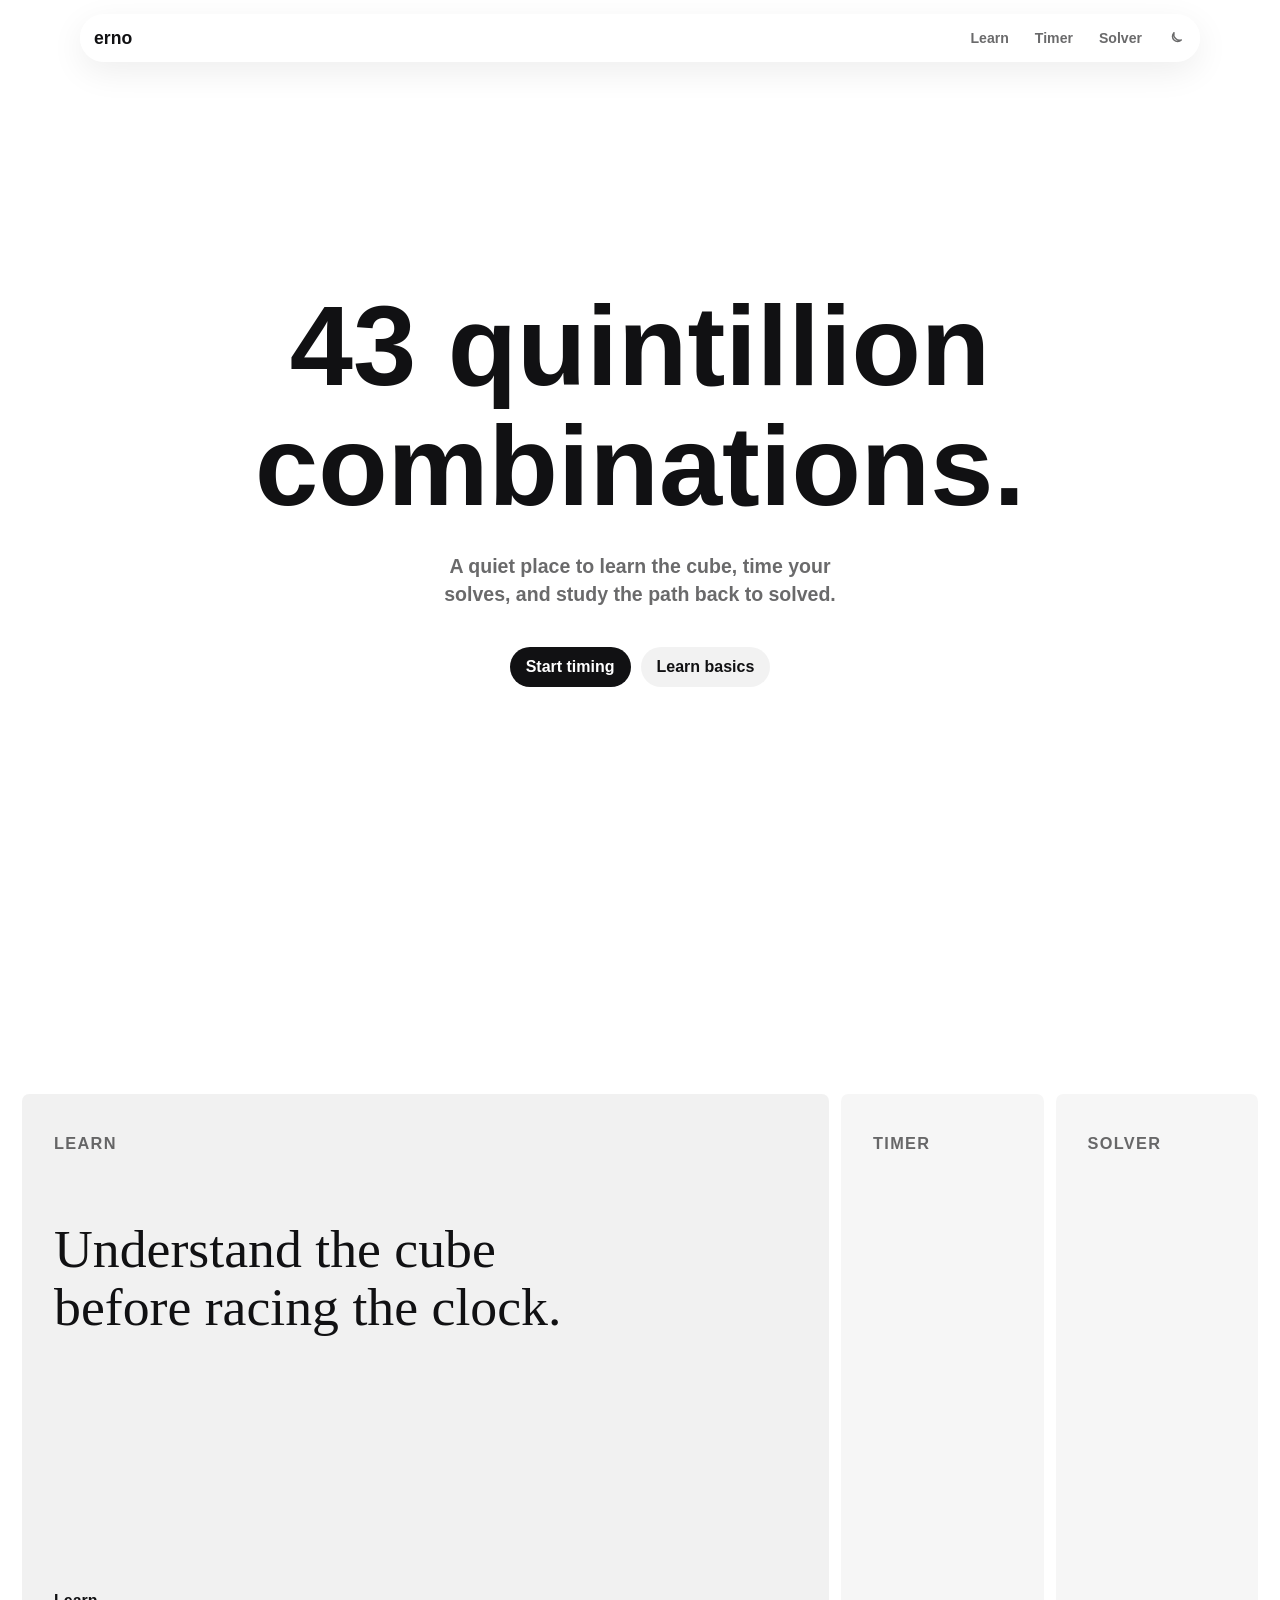
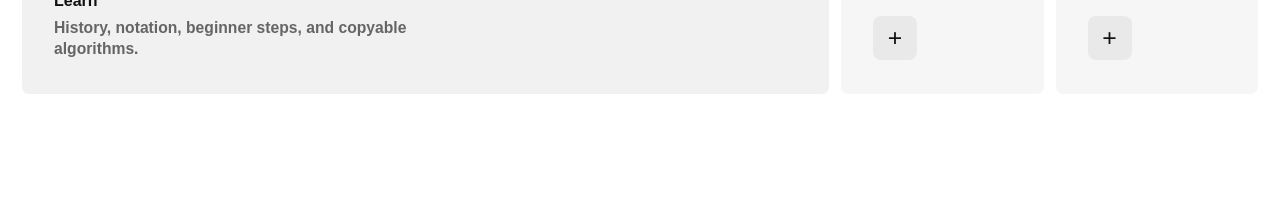
==== commit c96aafc7: "Simplify landing and Learn page" ====
--- a/index.html
+++ b/index.html
@@ -1,53 +1,63 @@
-<!doctype html>
-<html lang="en">
-  <head>
-    <meta charset="UTF-8" />
-    <meta name="viewport" content="width=device-width, initial-scale=1.0" />
-    <title>erno</title>
+<!doctype html>
+<html lang="en">
+  <head>
+    <meta charset="UTF-8" />
+    <meta name="viewport" content="width=device-width, initial-scale=1.0" />
+    <title>erno</title>
     <link rel="icon" href="data:," />
-    <link rel="stylesheet" href="./styles.css" />
-    <link rel="stylesheet" href="./landing.css?v=2026-07-08-accordion" />
-  </head>
-  <body class="landing-page">
-    <header class="landing-nav" aria-label="Site navigation">
-      <a class="landing-brand" href="./index.html">erno</a>
-      <nav class="landing-nav-links" aria-label="App links">
-        <a href="./app.html?view=timer">Timer</a>
-        <a href="./app.html?view=solver">Solver</a>
-        <button class="landing-theme-button" id="landingThemeButton" type="button" aria-label="Switch to dark mode" title="Switch to dark mode">
-          <svg class="sun-icon" viewBox="0 0 24 24" aria-hidden="true">
-            <circle cx="12" cy="12" r="4" />
-            <path d="M12 2v2M12 20v2M4.93 4.93l1.41 1.41M17.66 17.66l1.41 1.41M2 12h2M20 12h2M4.93 19.07l1.41-1.41M17.66 6.34l1.41-1.41" />
-          </svg>
-          <svg class="moon-icon" viewBox="0 0 24 24" aria-hidden="true">
-            <path d="M20.25 14.15A8.5 8.5 0 0 1 9.85 3.75a7 7 0 1 0 10.4 10.4Z" />
-          </svg>
-        </button>
-      </nav>
-    </header>
-
-    <main>
-      <section class="landing" id="landing" aria-labelledby="landingTitle">
-        <div class="landing-inner">
-          <h1 class="landing-number" id="landingTitle">
-            <span class="fill-line" style="--line-fill: var(--line-fill-1);">43 quintillion positions.</span>
-          </h1>
-          <p class="landing-copy">
-            <span class="fill-line" style="--line-fill: var(--line-fill-2);">A quiet 3x3 workspace.</span>
-            <span class="fill-line" style="--line-fill: var(--line-fill-3);">Time the scramble.</span>
-            <span class="fill-line" style="--line-fill: var(--line-fill-4);">Study the solve.</span>
-          </p>
+    <link rel="stylesheet" href="./styles.css?v=2026-07-08-clean-landing" />
+    <link rel="stylesheet" href="./landing.css?v=2026-07-08-clean-landing" />
+    <link rel="stylesheet" href="./site-fixes.css?v=2026-07-08-clean-landing" />
+  </head>
+  <body class="landing-page">
+    <header class="landing-nav" aria-label="Site navigation">
+      <a class="landing-brand" href="./index.html">erno</a>
+      <nav class="landing-nav-links" aria-label="App links">
+        <a href="./learn.html">Learn</a>
+        <a href="./app.html?view=timer">Timer</a>
+        <a href="./app.html?view=solver">Solver</a>
+        <button class="landing-theme-button" id="landingThemeButton" type="button" aria-label="Switch to dark mode" title="Switch to dark mode">
+          <svg class="sun-icon" viewBox="0 0 24 24" aria-hidden="true">
+            <circle cx="12" cy="12" r="4" />
+            <path d="M12 2v2M12 20v2M4.93 4.93l1.41 1.41M17.66 17.66l1.41 1.41M2 12h2M20 12h2M4.93 19.07l1.41-1.41M17.66 6.34l1.41-1.41" />
+          </svg>
+          <svg class="moon-icon" viewBox="0 0 24 24" aria-hidden="true">
+            <path d="M20.25 14.15A8.5 8.5 0 0 1 9.85 3.75a7 7 0 1 0 10.4 10.4Z" />
+          </svg>
+        </button>
+      </nav>
+    </header>
+
+    <main>
+      <section class="landing" id="landing" aria-labelledby="landingTitle">
+        <div class="landing-inner">
+          <h1 class="landing-number" id="landingTitle">43 quintillion combinations.</h1>
+          <p class="landing-copy">A quiet place to learn the cube, time your solves, and study the path back to solved.</p>
           <div class="landing-actions">
             <a class="landing-action primary" href="./app.html?view=timer">Start timing</a>
-            <a class="landing-action" href="./app.html?view=solver">Open solver</a>
+            <a class="landing-action" href="./learn.html">Learn basics</a>
           </div>
-        </div>
-      </section>
-
-      <section class="landing-accordion-section" aria-label="erno overview">
-        <div class="landing-accordion" data-landing-accordion>
+        </div>
+      </section>
+
+      <section class="landing-accordion-section" aria-label="erno overview">
+        <div class="landing-accordion" data-landing-accordion>
           <article class="landing-accordion-card is-active" data-accordion-card>
             <button class="landing-accordion-toggle" type="button" aria-expanded="true">
+              <span class="landing-accordion-label">Learn</span>
+              <span class="landing-accordion-plus" aria-hidden="true">+</span>
+            </button>
+            <div class="landing-accordion-content">
+              <p class="landing-accordion-statement">Understand the cube before racing the clock.</p>
+              <div>
+                <h2>Learn</h2>
+                <p>History, notation, beginner steps, and copyable algorithms.</p>
+              </div>
+            </div>
+          </article>
+
+          <article class="landing-accordion-card" data-accordion-card>
+            <button class="landing-accordion-toggle" type="button" aria-expanded="false">
               <span class="landing-accordion-label">Timer</span>
               <span class="landing-accordion-plus" aria-hidden="true">+</span>
             </button>
@@ -59,38 +69,24 @@
               </div>
             </div>
           </article>
-
-          <article class="landing-accordion-card" data-accordion-card>
-            <button class="landing-accordion-toggle" type="button" aria-expanded="false">
-              <span class="landing-accordion-label">Scramble</span>
-              <span class="landing-accordion-plus" aria-hidden="true">+</span>
-            </button>
-            <div class="landing-accordion-content">
-              <p class="landing-accordion-statement">Generate a 3x3 scramble and keep the preview aligned.</p>
-              <div>
-                <h2>Scramble</h2>
-                <p>White on top, green in front, with click-to-copy notation.</p>
-              </div>
-            </div>
-          </article>
-
-          <article class="landing-accordion-card" data-accordion-card>
-            <button class="landing-accordion-toggle" type="button" aria-expanded="false">
-              <span class="landing-accordion-label">Solver</span>
-              <span class="landing-accordion-plus" aria-hidden="true">+</span>
-            </button>
-            <div class="landing-accordion-content">
-              <p class="landing-accordion-statement">Step through the route instead of staring at a move list.</p>
-              <div>
-                <h2>Solver</h2>
-                <p>Beginner CFOP and short-route walkthroughs with a 3D cube.</p>
-              </div>
-            </div>
-          </article>
-        </div>
-      </section>
-    </main>
-
-    <script src="./landing.js?v=2026-07-08-accordion" type="module"></script>
+
+          <article class="landing-accordion-card" data-accordion-card>
+            <button class="landing-accordion-toggle" type="button" aria-expanded="false">
+              <span class="landing-accordion-label">Solver</span>
+              <span class="landing-accordion-plus" aria-hidden="true">+</span>
+            </button>
+            <div class="landing-accordion-content">
+              <p class="landing-accordion-statement">Step through the route instead of staring at a move list.</p>
+              <div>
+                <h2>Solver</h2>
+                <p>Beginner CFOP and short-route walkthroughs with a 3D cube.</p>
+              </div>
+            </div>
+          </article>
+        </div>
+      </section>
+    </main>
+
+    <script src="./landing.js?v=2026-07-08-clean-landing" type="module"></script>
   </body>
 </html>
--- a/landing.css
+++ b/landing.css
@@ -81,7 +81,7 @@
 
 body.landing-page .landing-accordion-toggle:focus-visible {
   outline: 0;
-  box-shadow: inset 0 0 0 2px var(--focus-ring);
+  box-shadow: inset 0 0 0 1px rgba(127, 127, 127, 0.24);
 }
 
 .landing-accordion-label {
--- a/site-fixes.css
+++ b/site-fixes.css
@@ -0,0 +1,339 @@
+body.landing-page .landing,
+body.learn-page {
+  background: var(--landing-end);
+}
+
+body.landing-page .landing {
+  min-height: 100svh;
+  display: grid;
+  align-items: center;
+}
+
+body.landing-page .landing-inner {
+  position: relative;
+  top: auto;
+  width: min(1020px, calc(100% - 48px));
+  min-height: 0;
+  padding: clamp(132px, 18svh, 184px) 0 clamp(74px, 10svh, 116px);
+  opacity: 1;
+  transform: none;
+}
+
+body.landing-page .landing-number {
+  max-width: 980px;
+  color: var(--landing-ink);
+  background-image: none;
+  font-size: 7.1rem;
+  line-height: 1.06;
+}
+
+body.landing-page .landing-copy {
+  max-width: 660px;
+  margin-top: 26px;
+  color: var(--landing-muted);
+  background-image: none;
+  font-size: 1.22rem;
+  line-height: 1.44;
+}
+
+body.landing-page .landing-actions {
+  opacity: 1;
+  transform: none;
+  pointer-events: auto;
+}
+
+.landing-action {
+  box-sizing: border-box;
+  line-height: 1;
+}
+
+.landing-action:hover {
+  transform: translateY(-1px);
+}
+
+.landing-action.primary:hover {
+  color: var(--landing-end);
+  background: var(--landing-ink);
+}
+
+.landing-action:focus-visible {
+  outline: 0;
+  box-shadow: 0 0 0 3px rgba(127, 127, 127, 0.24);
+}
+
+.learn-main {
+  width: min(1180px, calc(100% - 48px));
+  margin: 0 auto;
+  padding: 146px 0 96px;
+  color: var(--landing-ink);
+}
+
+.learn-hero,
+.learn-two-column {
+  display: grid;
+  grid-template-columns: minmax(0, 0.94fr) minmax(340px, 0.72fr);
+  align-items: center;
+  gap: clamp(42px, 7vw, 92px);
+}
+
+.learn-hero {
+  min-height: calc(100svh - 188px);
+}
+
+.learn-hero-copy h1,
+.learn-section-copy h2,
+.learn-section-heading h2 {
+  margin: 0;
+  font-family: var(--font-display);
+  font-weight: 620;
+  letter-spacing: 0;
+  line-height: 1.02;
+  text-wrap: balance;
+}
+
+.learn-hero-copy h1 {
+  font-size: clamp(3.4rem, 7.8vw, 7.25rem);
+}
+
+.learn-hero-copy > p:last-of-type {
+  max-width: 660px;
+  margin: 28px 0 0;
+  color: var(--landing-muted);
+  font-family: var(--font-serif);
+  font-size: clamp(1.35rem, 2.25vw, 2.2rem);
+  line-height: 1.22;
+  text-wrap: balance;
+}
+
+.learn-kicker {
+  margin: 0 0 18px;
+  color: var(--landing-muted);
+  font-size: 0.78rem;
+  font-weight: 760;
+  letter-spacing: 0.1em;
+  text-transform: uppercase;
+}
+
+.learn-actions {
+  display: flex;
+  flex-wrap: wrap;
+  gap: 10px;
+  margin-top: 34px;
+}
+
+.learn-hero-panel,
+.learn-notation-card,
+.learn-step-card,
+.learn-video-card {
+  border-radius: 8px;
+  background: var(--landing-panel);
+}
+
+.learn-hero-panel,
+.learn-notation-card {
+  padding: 26px;
+}
+
+.learn-facts {
+  display: grid;
+  gap: 0;
+  margin: 0;
+}
+
+.learn-facts div {
+  display: grid;
+  grid-template-columns: minmax(0, 0.8fr) minmax(0, 1fr);
+  gap: 18px;
+  padding: 18px 0;
+  border-top: 1px solid var(--landing-line);
+}
+
+.learn-facts dt {
+  color: var(--landing-muted);
+  font-size: 0.82rem;
+  font-weight: 690;
+}
+
+.learn-facts dd {
+  margin: 0;
+  color: var(--landing-ink);
+  font-weight: 700;
+}
+
+.learn-section {
+  margin-top: 118px;
+}
+
+.learn-two-column {
+  align-items: start;
+}
+
+.learn-section-copy h2,
+.learn-section-heading h2 {
+  max-width: 760px;
+  font-size: clamp(2.65rem, 4.8vw, 5.1rem);
+}
+
+.learn-section-copy p:not(.learn-kicker) {
+  max-width: 650px;
+  margin: 22px 0 0;
+  color: var(--landing-muted);
+  font-size: 1.06rem;
+  font-weight: 570;
+  line-height: 1.52;
+}
+
+.learn-section-copy p:not(.learn-kicker):first-of-type {
+  font-family: var(--font-serif);
+  font-size: 1.28rem;
+  line-height: 1.32;
+}
+
+.learn-section-heading {
+  margin-bottom: 28px;
+}
+
+.learn-notation-grid {
+  display: grid;
+  grid-template-columns: repeat(2, minmax(0, 1fr));
+  gap: 6px;
+  margin: 20px 0;
+}
+
+.learn-notation-grid span {
+  display: flex;
+  align-items: center;
+  justify-content: space-between;
+  min-height: 38px;
+  padding: 0 12px;
+  border-radius: 7px;
+  color: var(--landing-muted);
+  background: rgba(127, 127, 127, 0.1);
+  font-size: 0.9rem;
+  font-weight: 650;
+}
+
+.learn-notation-grid strong {
+  color: var(--landing-ink);
+  font-family: var(--mono);
+}
+
+.learn-video-card {
+  align-self: center;
+  padding: 10px;
+}
+
+.learn-video {
+  position: relative;
+  aspect-ratio: 16 / 9;
+  overflow: hidden;
+  border-radius: 7px;
+  background: rgba(127, 127, 127, 0.12);
+}
+
+.learn-video iframe {
+  position: absolute;
+  inset: 0;
+  width: 100%;
+  height: 100%;
+  border: 0;
+}
+
+.learn-step-list {
+  display: grid;
+  gap: 10px;
+}
+
+.learn-step-card {
+  display: grid;
+  grid-template-columns: 58px minmax(0, 1fr);
+  gap: 24px;
+  padding: 28px;
+}
+
+.learn-step-number {
+  color: var(--landing-muted);
+  font-family: var(--mono);
+  font-size: 0.82rem;
+  font-weight: 650;
+}
+
+.learn-step-card h3,
+.learn-notation-card h3 {
+  margin: 0 0 9px;
+  font-size: 1.08rem;
+  font-weight: 720;
+  line-height: 1.18;
+}
+
+.learn-step-card p,
+.learn-notation-card p {
+  margin: 0;
+  color: var(--landing-muted);
+  font-size: 0.98rem;
+  font-weight: 570;
+  line-height: 1.48;
+}
+
+@media (max-width: 920px) {
+  .learn-hero,
+  .learn-two-column {
+    grid-template-columns: 1fr;
+  }
+
+  .learn-hero {
+    min-height: auto;
+  }
+
+  .learn-video-card {
+    width: min(640px, 100%);
+  }
+}
+
+@media (max-width: 700px) {
+  .learn-main {
+    width: min(100% - 24px, 1180px);
+    padding: 108px 0 72px;
+  }
+
+  .learn-hero-copy h1 {
+    font-size: 3.22rem;
+  }
+
+  .learn-section {
+    margin-top: 84px;
+  }
+
+  .learn-facts div,
+  .learn-step-card {
+    grid-template-columns: 1fr;
+  }
+
+  .learn-step-card {
+    gap: 14px;
+    padding: 22px;
+  }
+
+  .learn-notation-grid {
+    grid-template-columns: 1fr;
+  }
+}
+
+@media (max-width: 640px) {
+  body.landing-page .landing-inner {
+    width: min(100% - 24px, 1060px);
+    padding-top: 104px;
+    padding-bottom: 68px;
+  }
+
+  body.landing-page .landing-number {
+    max-width: 360px;
+    font-size: 3.02rem;
+  }
+
+  body.landing-page .landing-copy {
+    max-width: 330px;
+    margin-top: 22px;
+    font-size: 1rem;
+  }
+}
